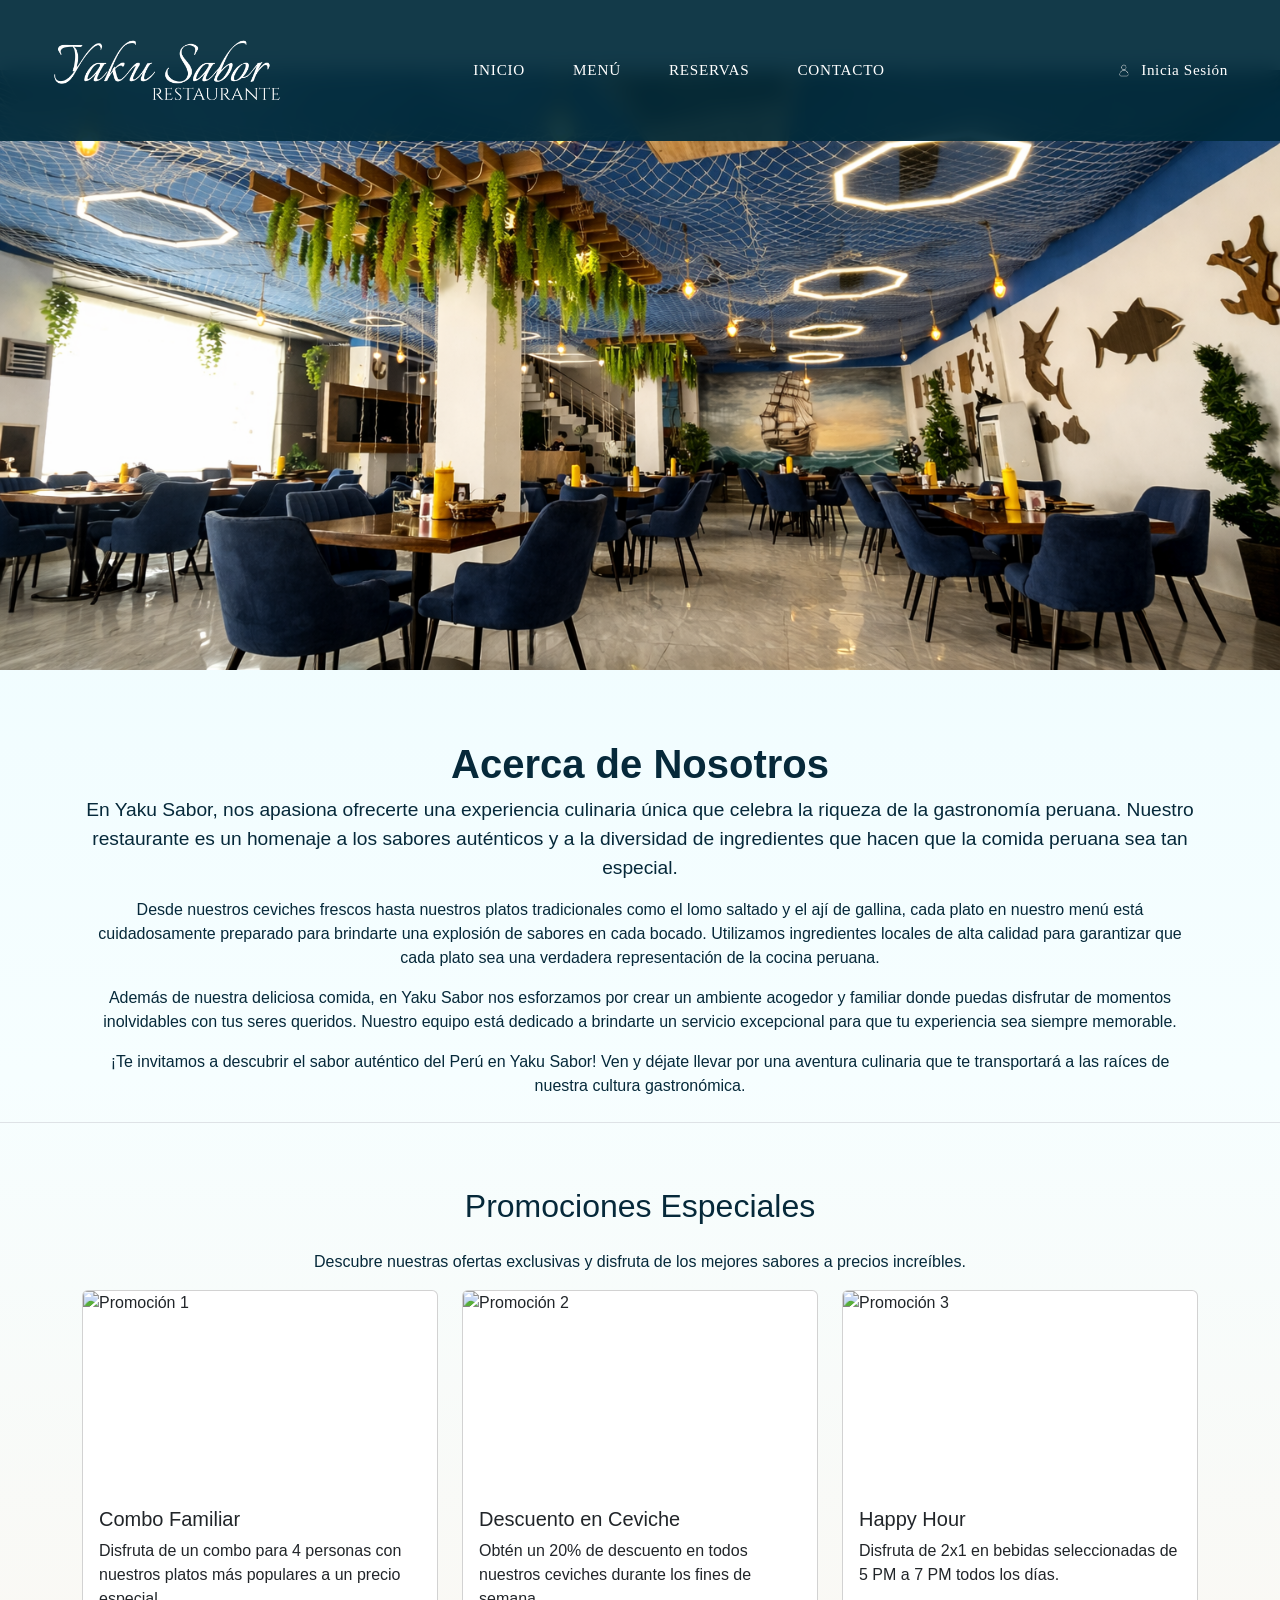
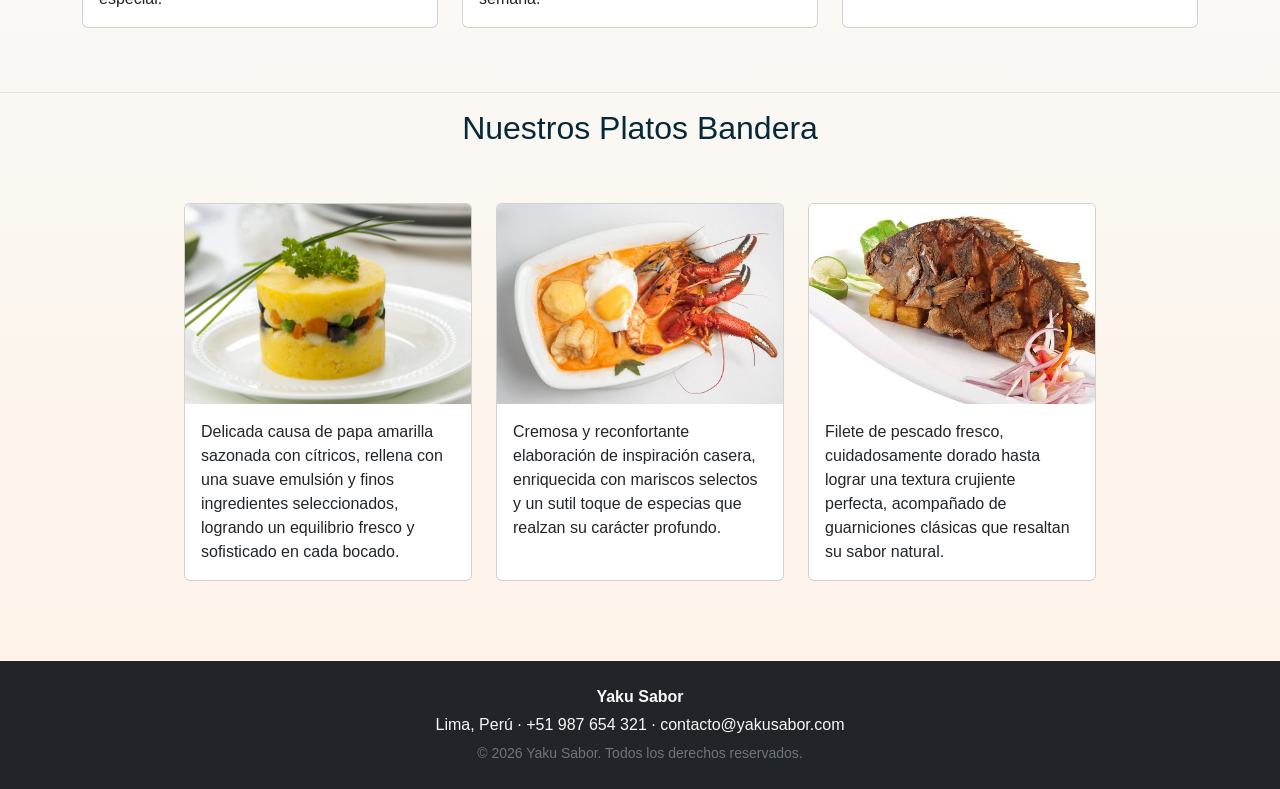
==== Frontend/Principal/HTML/index.html @ efae7c50 "Actualizacion de archivos del proyecto y documentacion README" ====
<!DOCTYPE html>
<html lang="en">

<head>
    <meta charset="UTF-8">
    <meta name="viewport" content="width=device-width, initial-scale=1.0">
    <link href="https://cdn.jsdelivr.net/npm/bootstrap@5.3.8/dist/css/bootstrap.min.css" rel="stylesheet"
        integrity="sha384-sRIl4kxILFvY47J16cr9ZwB07vP4J8+LH7qKQnuqkuIAvNWLzeN8tE5YBujZqJLB" crossorigin="anonymous">
    <link rel="stylesheet" href="../CSS/style.css">
    <title>Yaku Sabor - restaurant </title>
</head>

<body>

    <!-- Navbar -->
    <nav class="navbar navbar-expand-lg fixed-top" id="mainNavbar">
        <div class="container-fluid">
            <a class="navbar-brand" href="index.html">
                <img src="../../../img/ICON1.png" alt="logo" id="navLogo" data-logo-default="../../../img/ICON1.png"
                    data-logo-scroll="../../../img/icon2.png" />
            </a>

            <button class="navbar-toggler" type="button" data-bs-toggle="collapse" data-bs-target="#navbarNav"
                aria-controls="navbarNav" aria-expanded="false" aria-label="Toggle navigation">
                <span class="navbar-toggler-icon"></span>
            </button>

            <div class="collapse navbar-collapse" id="navbarNav">
                <ul class="navbar-nav mx-auto">
                    <li class="nav-item">
                        <a class="nav-link" aria-current="page" href="index.html">INICIO</a>
                    </li>
                    <li class="nav-item">
                        <a class="nav-link" aria-current="page" href="menu.html">MENÚ</a>
                    </li>
                    <li class="nav-item">
                        <a class="nav-link" aria-current="page" href="reservas.html">RESERVAS</a>
                    </li>
                    <li class="nav-item">
                        <a class="nav-link" aria-current="page" href="Contacto.html">CONTACTO</a>
                    </li>
                </ul>
                <div class="navbar-actions">
                    <button type="button" class="nav-link nav-register-btn" aria-label="Registro" data-bs-toggle="modal"
                        data-bs-target="#registroModal">
                        <img src="../../../img/register1.png" alt="Registrar"
                            class="nav-register-image nav-register-default"
                            data-register-default="../../../img/register1.png"
                            data-register-scroll="../../../img/register2.png" />
                        <span>Inicia Sesión</span>
                    </button>
                </div>
            </div>
        </div>
    </nav>

    <!-- ========================================== -->
    <!-- MODAL DE INICIO DE SESIÓN -->
    <!-- ========================================== -->
    <div class="modal fade" id="registroModal" tabindex="-1" aria-labelledby="registroModalLabel" aria-hidden="true">
        <div class="modal-dialog">
            <div class="modal-content">
                <div class="modal-header">
                    <h5 class="modal-title" id="registroModalLabel">Iniciar Sesión</h5>
                    <button type="button" class="btn-close" data-bs-dismiss="modal" aria-label="Cerrar"></button>
                </div>
                <div class="modal-body">
                    <form id="loginForm">
                        <div class="mb-3">
                            <label for="exampleInputEmail1" class="form-label">Correo electrónico</label>
                            <input type="email" class="form-control" id="exampleInputEmail1" required>
                        </div>
                        <div class="mb-3">
                            <label for="exampleInputPassword1" class="form-label">Contraseña</label>
                            <input type="password" class="form-control" id="exampleInputPassword1" required>
                        </div>
                        <button type="submit" class="btn btn-primary w-100">Iniciar sesión</button>
                    </form>
                </div>
                <div class="modal-footer d-flex justify-content-between">
                    <a href="#" class="text-decoration-none text-muted small">¿Olvidaste tu contraseña?</a>
                    <!-- AQUÍ CAMBIAMOS EL ENLACE PARA QUE ABRA EL MODAL DE REGISTRO -->
                    <a href="#" id="linkToRegister" class="text-decoration-none small">
                        ¿No tienes cuenta? <strong>Regístrate</strong>
                    </a>
                </div>
            </div>
        </div>
    </div>

    <!-- ========================================== -->
    <!-- NUEVO MODAL DE REGISTRO DE USUARIO -->
    <!-- ========================================== -->
    <div class="modal fade" id="crearCuentaModal" tabindex="-1" aria-labelledby="crearCuentaModalLabel"
        aria-hidden="true">
        <div class="modal-dialog">
            <div class="modal-content">
                <div class="modal-header">
                    <h5 class="modal-title" id="crearCuentaModalLabel">Crear Cuenta</h5>
                    <button type="button" class="btn-close" data-bs-dismiss="modal" aria-label="Cerrar"></button>
                </div>
                <div class="modal-body">
                    <form id="registerForm">
                        <div class="mb-3">
                            <label for="regNombre" class="form-label">Nombre completo</label>
                            <input type="text" class="form-control" id="regNombre" required>
                        </div>
                        <div class="mb-3">
                            <label for="regEmail" class="form-label">Correo electrónico</label>
                            <input type="email" class="form-control" id="regEmail" required>
                        </div>
                        <div class="mb-3">
                            <label for="regPassword" class="form-label">Contraseña</label>
                            <input type="password" class="form-control" id="regPassword" required>
                        </div>
                        <div class="mb-3">
                            <label for="regConfirmPassword" class="form-label">Confirmar Contraseña</label>
                            <input type="password" class="form-control" id="regConfirmPassword" required>
                        </div>
                        <button type="submit" class="btn btn-success w-100">Registrarse</button>
                    </form>
                </div>
                <div class="modal-footer d-flex justify-content-center">
                    <!-- ENLACE PARA VOLVER AL LOGIN -->
                    <a href="#" id="linkToLogin" class="text-decoration-none small">
                        ¿Ya tienes cuenta? <strong>Inicia sesión</strong>
                    </a>
                </div>
            </div>
        </div>
    </div>

    <!--Imagen central-->
    <div class="banner">
        <img src="../../../img/local.png" class="img-fluid" alt="...">
    </div>

    <!--Acerca de Nosotros-->
    <div class="container text-center mb-4">
        <h1 class="display-4">Acerca de Nosotros</h1>
        <p class="lead">En Yaku Sabor, nos apasiona ofrecerte una experiencia culinaria única que celebra la riqueza
            de la gastronomía peruana. Nuestro restaurante es un homenaje a los sabores auténticos y a la diversidad
            de ingredientes que hacen que la comida peruana sea tan especial.</p>
        <p>Desde nuestros ceviches frescos hasta nuestros platos tradicionales como el lomo saltado y el ají de
            gallina, cada plato en nuestro menú está cuidadosamente preparado para brindarte una explosión de
            sabores en cada bocado. Utilizamos ingredientes locales de alta calidad para garantizar que cada plato
            sea una verdadera representación de la cocina peruana.</p>
        <p>Además de nuestra deliciosa comida, en Yaku Sabor nos esforzamos por crear un ambiente acogedor y
            familiar donde puedas disfrutar de momentos inolvidables con tus seres queridos. Nuestro equipo está
            dedicado a brindarte un servicio excepcional para que tu experiencia sea siempre memorable.</p>
        <p>¡Te invitamos a descubrir el sabor auténtico del Perú en Yaku Sabor! Ven y déjate llevar por una aventura
            culinaria que te transportará a las raíces de nuestra cultura gastronómica.</p>
        <script src="https://cdn.jsdelivr.net/npm/bootstrap@5.3.8/dist/js/bootstrap.bundle.min.js"
            integrity="sha384-FKyoEForCGlyvwx9Hj09JcYn3nv7wiPVlz7YYwJrWVcXK/BmnVDxM+D2scQbITxI"
            crossorigin="anonymous"></script>
    </div>

    <div class="border-bottom my-3"></div>

    <!--Promociones-->
    <section class="py-5">
        <div class="container">
            <h2 class="text-center mb-4">Promociones Especiales</h2>
            <p class="text-center">Descubre nuestras ofertas exclusivas y disfruta de los mejores sabores a precios
                increíbles.</p>
            <div class="row g-4">
                <div class="col-md-4">
                    <div class="card h-100">
                        <img src="../../../img/promo1.png" class="card-img-top" alt="Promoción 1">
                        <div class="card-body">
                            <h5 class="card-title">Combo Familiar</h5>
                            <p class="card-text">Disfruta de un combo para 4 personas con nuestros platos más populares
                                a
                                un precio especial.</p>
                        </div>
                    </div>
                </div>
                <div class="col-md-4">
                    <div class="card h-100">
                        <img src="../../../img/Promo2.png" class="card-img-top" alt="Promoción 2">
                        <div class="card-body">
                            <h5 class="card-title">Descuento en Ceviche</h5>
                            <p class="card-text">Obtén un 20% de descuento en todos nuestros ceviches durante los fines
                                de
                                semana.</p>
                        </div>
                    </div>
                </div>
                <div class="col-md-4">
                    <div class="card h-100">
                        <img src="../../../img/Promo3.png" class="card-img-top" alt="Promoción 3">
                        <div class="card-body">
                            <h5 class="card-title">Happy Hour</h5>
                            <p class="card-text">Disfruta de 2x1 en bebidas seleccionadas de 5 PM a 7 PM todos los días.
                            </p>
                        </div>
                    </div>
                </div>
            </div>
        </div>
    </section>

    <div class="border-bottom my-3"></div>

    <!--Cards-->
    <h2 class="text-center mb-4">Nuestros Platos Bandera</h2>
    <div class="contenedor">
        <div class="card" style="width: 18rem;">
            <img src="../../../img/Causa.jpg" class="card-img-top" alt="...">
            <div class="card-body">
                <p class="card-text">Delicada causa de papa amarilla sazonada con cítricos, rellena con una suave
                    emulsión y finos ingredientes seleccionados, logrando un equilibrio fresco y sofisticado en cada
                    bocado.</p>
            </div>
        </div>
        <div class="card" style="width: 18rem;">
            <img src="../../../img/Chupe.jpg" class="card-img-top" alt="...">
            <div class="card-body">
                <p class="card-text">Cremosa y reconfortante elaboración de inspiración casera, enriquecida con mariscos
                    selectos y un sutil toque de especias que realzan su carácter profundo.</p>
            </div>
        </div>
        <div class="card" style="width: 18rem;">
            <img src="../../../img/Pescado frito.jpg" class="card-img-top" alt="...">
            <div class="card-body">
                <p class="card-text">Filete de pescado fresco, cuidadosamente dorado hasta lograr una textura crujiente
                    perfecta, acompañado de guarniciones clásicas que resaltan su sabor natural.</p>
            </div>
        </div>
    </div>

    <footer class="bg-dark text-light py-4 mt-5">
        <div class="container text-center">
            <p class="mb-1 fw-semibold">Yaku Sabor</p>
            <p class="mb-1">Lima, Perú · +51 987 654 321 · contacto@yakusabor.com</p>
            <small class="text-secondary">© 2026 Yaku Sabor. Todos los derechos reservados.</small>
        </div>
    </footer>

    <script src="https://cdn.jsdelivr.net/npm/bootstrap@5.3.8/dist/js/bootstrap.bundle.min.js"
        integrity="sha384-FKyoEForCGlyvwx9Hj09JcYn3nv7wiPVlz7YYwJrWVcXK/BmnVDxM+D2scQbITxI"
        crossorigin="anonymous"></script>

    <script src="../../Shared/JS/api-config.js"></script>
    <script src="../../Principal/JS/nav.js"></script>
    <script src="../../Principal/JS/login.js"></script>
</body>

</html>
---- Frontend/Principal/CSS/style.css ----
:root {
    --sea-900: #012a3a;
    --sea-700: #006d8f;
    --sea-500: #00a8c9;
    --sea-300: #35d7f2;
    --sea-100: #e0f9ff;
    --coral-400: #ff5f6d;
    --sun-300: #ffd166;
    --sand-100: #f6f2ec;
    --shadow-soft: 0 18px 35px rgba(1, 42, 58, 0.16);
}

* {
    box-sizing: border-box;
}

body {
    padding-top: 70px;
    font-family: 'Poppins', sans-serif;
    background: linear-gradient(180deg, #e9fbff 0%, #f6feff 45%, #fff1e6 100%);
    color: #06293a;
}

.navbar {
    background: rgba(1, 42, 58, 0.92);
    padding: 0.35rem 2.5rem;
    transition: background-color 0.25s ease, box-shadow 0.25s ease;
    backdrop-filter: blur(10px);
}

.navbar.navbar-scrolled {
    background-color: #ffffff;
    box-shadow: 0 6px 18px rgba(1, 42, 58, 0.12);
}

.navbar-brand img {
    width: 230px;
    max-width: 100%;
}

.navbar-toggler {
    border-color: rgba(255, 254, 254, 0);
}

.navbar-toggler:focus {
    box-shadow: 0 0 0 0px rgba(142, 136, 136, 0);
}

.navbar-toggler-icon {
    filter: invert(1);
}

.navbar-nav {
    gap: 2rem;
}

.navbar-nav .nav-link {
    color: #ffffff;
    font-family: 'Times New Roman', Times, serif;
    text-decoration: none;
    font-size: 0.95rem;
    letter-spacing: 0.05em;
    padding: 0.35rem 0;
    transition: color 0.25s ease;
}

.navbar-nav .nav-link:hover,
.navbar-nav .nav-link:focus,
.navbar-actions .nav-register-btn:hover,
.navbar-nav .nav-link.active {
    color: var(--sea-300);
}

.navbar.navbar-scrolled .navbar-nav .nav-link {
    color: #082a3c;
}

.navbar.navbar-scrolled .navbar-nav .nav-link:hover,
.navbar.navbar-scrolled .navbar-nav .nav-link:focus,
.navbar.navbar-scrolled .navbar-actions .nav-register-btn:hover,
.navbar.navbar-scrolled .navbar-nav .nav-link.active {
    color: var(--sea-700);
}

.navbar-actions {
    min-width: 168px;
    display: flex;
    justify-content: flex-end;
}

.nav-register-btn {
    border: 0;
    background: transparent;
    color: #ffffff;
    display: inline-flex;
    align-items: center;
    gap: 0.5rem;
    white-space: nowrap;
    font-family: 'Times New Roman', Times, serif;
    font-size: 0.95rem;
    letter-spacing: 0.04em;
    padding: 0.35rem 0;
    font-weight: 100;
}

.nav-register-image {
    width: 1.15rem;
    height: 1.15rem;
    flex: 0 0 auto;
}

.navbar.navbar-scrolled .nav-register-btn {
    color: #082a3c;
}

.banner {
    width: 100%;
    height: min(600px, 80vh);
    overflow: hidden;
}

.banner img {
    width: 100%;
    height: 100%;
    object-fit: cover;
    object-position: bottom;
}

.contenedor {
    display: flex;
    gap: 1.5rem;
    flex-wrap: wrap;
    justify-content: center;
    padding: 2rem 0;
}

.card img {
    width: 100%;
    height: 200px;
    object-fit: cover;
    object-position: center;
}

.card:hover {
    transform: translateY(-5px);
    box-shadow: 0 6px 16px rgba(0,0,0,0.15);
    transition: transform 0.3s ease, box-shadow 0.3s ease;
}

.Fondo {
    display: flex;
    flex-direction: column;
    background-image: linear-gradient(rgba(1, 42, 58, 0.92), rgba(0, 109, 143, 0.75)), url('../../img/ceviche-desktop.jpg');
    background-size: cover;
    background-position: center;
    background-attachment: fixed;
    min-height: 100vh;
    color: #f1fdff;
}

.text-on-dark {
    color: #f1fdff;
}

.text-on-dark p {
    color: rgba(241, 253, 255, 0.82);
}

.display-4 {
    font-size: 2.5rem;
    font-weight: bold;
    padding-top: 70px;
}

.lead {
    font-size: 1.2rem;
}

.titulo-carta {
    font-family: 'Playfair Display', serif;
    font-weight: 600;
    font-size: 3.4rem;
    color: #eaf9ff;
    letter-spacing: 4px;
    text-transform: uppercase;
}

.section-subtitle {
    color: rgba(234, 249, 255, 0.8);
    max-width: 640px;
    margin: 0 auto;
}

.categoria-btn {
    border: none;
    background: transparent;
    width: 100%;
}

.categoria-btn:focus-visible {
    outline: 3px solid rgba(53, 215, 242, 0.6);
    border-radius: 50%;
}

.categoria-circulo {
    width: 140px;
    height: 140px;
    background: rgba(0, 168, 201, 0.9);
    border-radius: 50%;
    margin: 0 auto;
    display: flex;
    justify-content: center;
    align-items: center;
    padding: 15px;
    transition: all 0.3s ease;
    cursor: pointer;
    box-shadow: 0 4px 15px rgba(0,0,0,0.3);
}

.categoria-circulo span {
    color: white;
    font-size: 0.7rem;
    font-weight: 600;
    text-align: center;
    line-height: 1.2;
}

.categoria-btn:hover .categoria-circulo,
.categoria-btn:focus .categoria-circulo {
    transform: translateY(-5px);
    background-color: var(--sea-700);
}

.menu-cart {
    background: rgba(255, 255, 255, 0.94);
    border-radius: 18px;
    padding: 1.75rem;
    box-shadow: var(--shadow-soft);
    color: #06293a;
}

.menu-cart .text-muted {
    color: #4e6c7c !important;
}

.cart-total-label {
    font-size: 0.85rem;
    text-transform: uppercase;
    letter-spacing: 0.12em;
    color: #6b8b98;
}

.cart-total {
    color: var(--sea-700);
    margin-bottom: 0;
}

.menu-modal {
    border-radius: 22px;
    border: none;
    box-shadow: var(--shadow-soft);
}

.menu-modal .modal-header {
    border-bottom: 1px solid rgba(6, 41, 58, 0.1);
}

.menu-modal .modal-footer {
    border-top: 1px solid rgba(6, 41, 58, 0.1);
}

.mesas-grid {
    display: grid;
    grid-template-columns: repeat(auto-fit, minmax(110px, 1fr));
    gap: 0.9rem;
}

.mesa-btn {
    border: none;
    border-radius: 12px;
    color: #fff;
    font-weight: 600;
    padding: 0.9rem 0.6rem;
    transition: transform 0.2s ease, opacity 0.2s ease;
}

.mesa-btn.mesa-libre {
    background: #198754;
}

.mesa-btn.mesa-ocupada {
    background: #dc3545;
    cursor: not-allowed;
    opacity: 0.8;
}

.mesa-btn.mesa-seleccionada {
    background: #ffc107;
    color: #2c2c2c;
    transform: translateY(-2px);
}

.mesa-btn:not(.mesa-ocupada):hover {
    transform: translateY(-2px);
}

.menu-item {
    display: flex;
    align-items: center;
    justify-content: space-between;
    gap: 1rem;
    padding: 1rem;
    border-radius: 14px;
    border: 1px solid rgba(6, 41, 58, 0.08);
    background: #ffffff;
    margin-bottom: 0.8rem;
}

.menu-item h6 {
    margin-bottom: 0.25rem;
    font-weight: 600;
    color: var(--sea-900);
}

.menu-item p {
    margin-bottom: 0;
    color: #4e6c7c;
    font-size: 0.9rem;
}

.menu-price {
    font-weight: 600;
    color: var(--sea-700);
}

.btn-primary {
    background: var(--coral-400);
    border-color: var(--coral-400);
    font-weight: 600;
}

.btn-primary:hover {
    background: #ff3b4b;
    border-color: #ff3b4b;
}

.form-control,
.form-select {
    border-radius: 12px;
}

.footer-line {
    height: 1px;
    background: rgba(6, 41, 58, 0.12);
    margin: 1.5rem 0;
}

@media (max-width: 991.98px) {
    body {
        padding-top: 86px;
    }

    .navbar {
        padding: 0.75rem 1rem;
    }

    .navbar-collapse {
        padding-top: 0.8rem;
    }

    .navbar-nav {
        gap: 0.7rem;
    }

    .navbar-actions {
        margin-top: 0.8rem;
        justify-content: flex-start;
    }

    .nav-register-btn {
        padding-left: 0;
    }
}
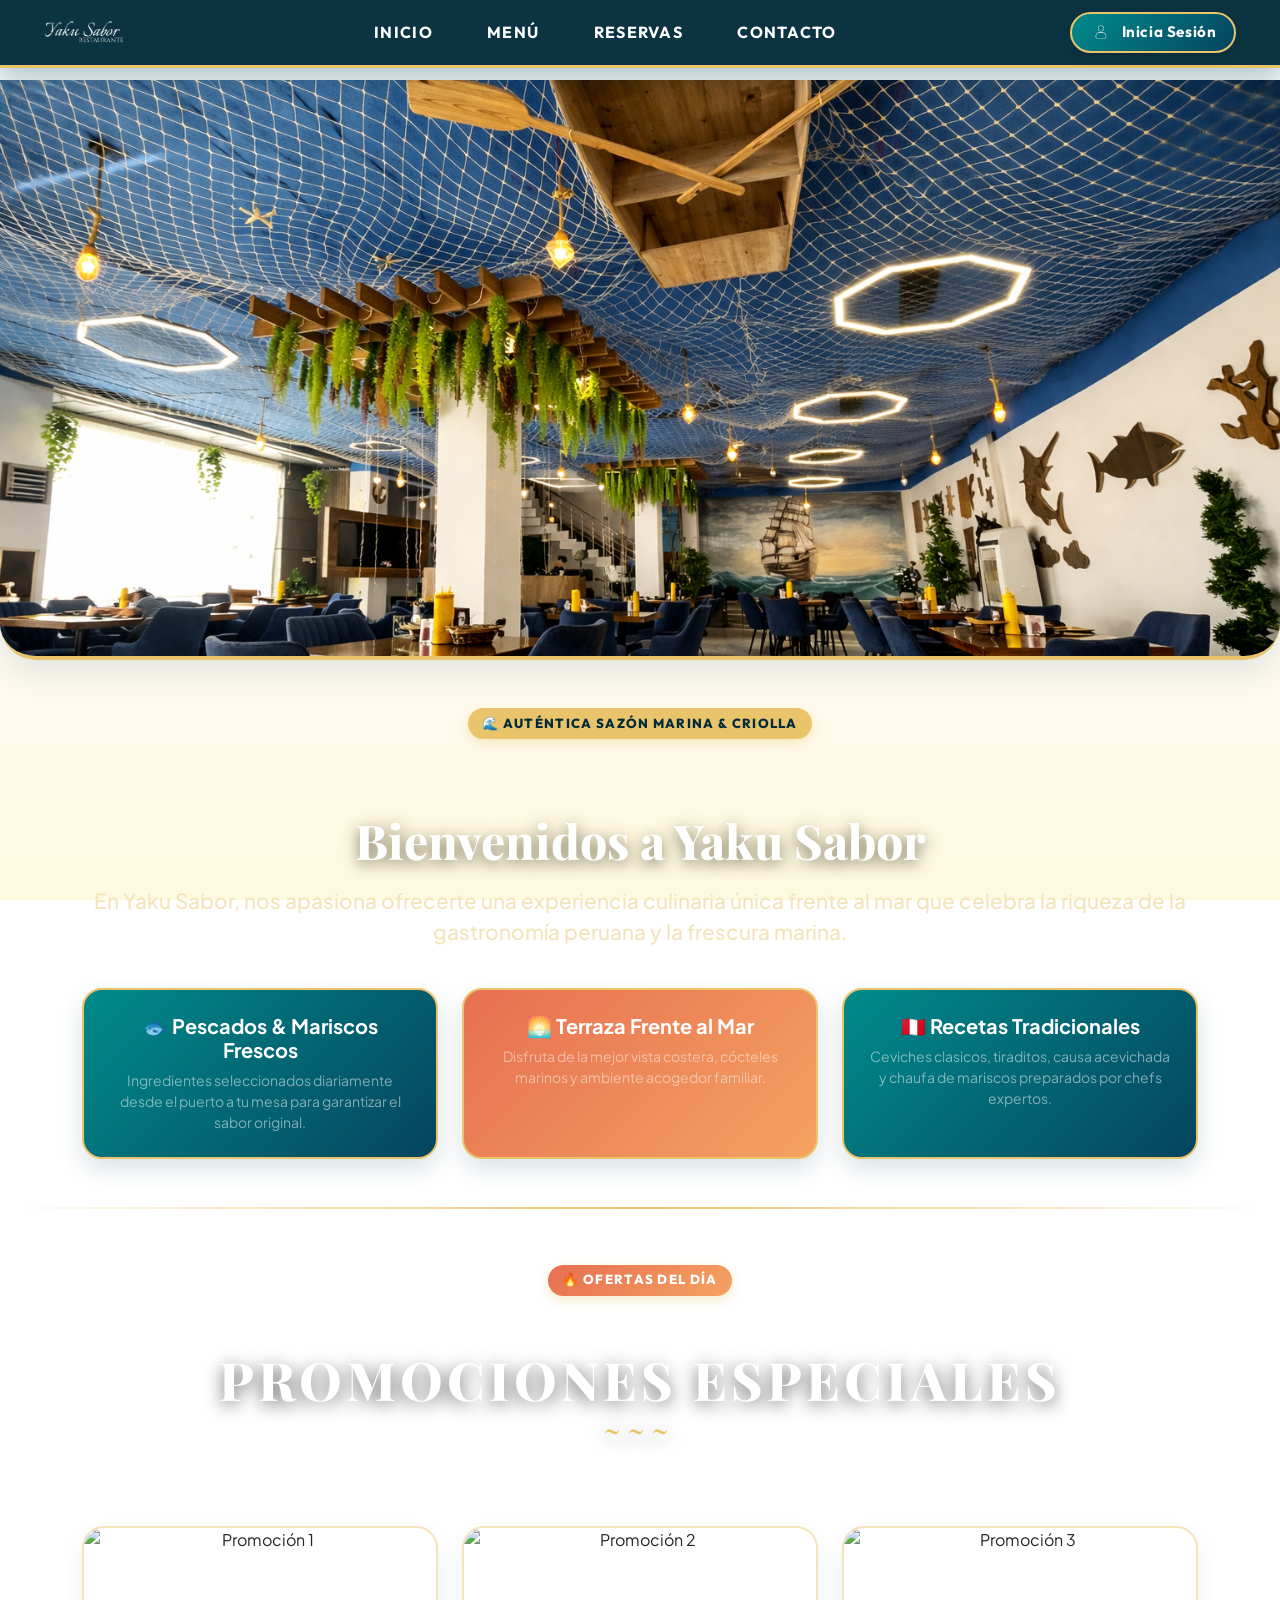
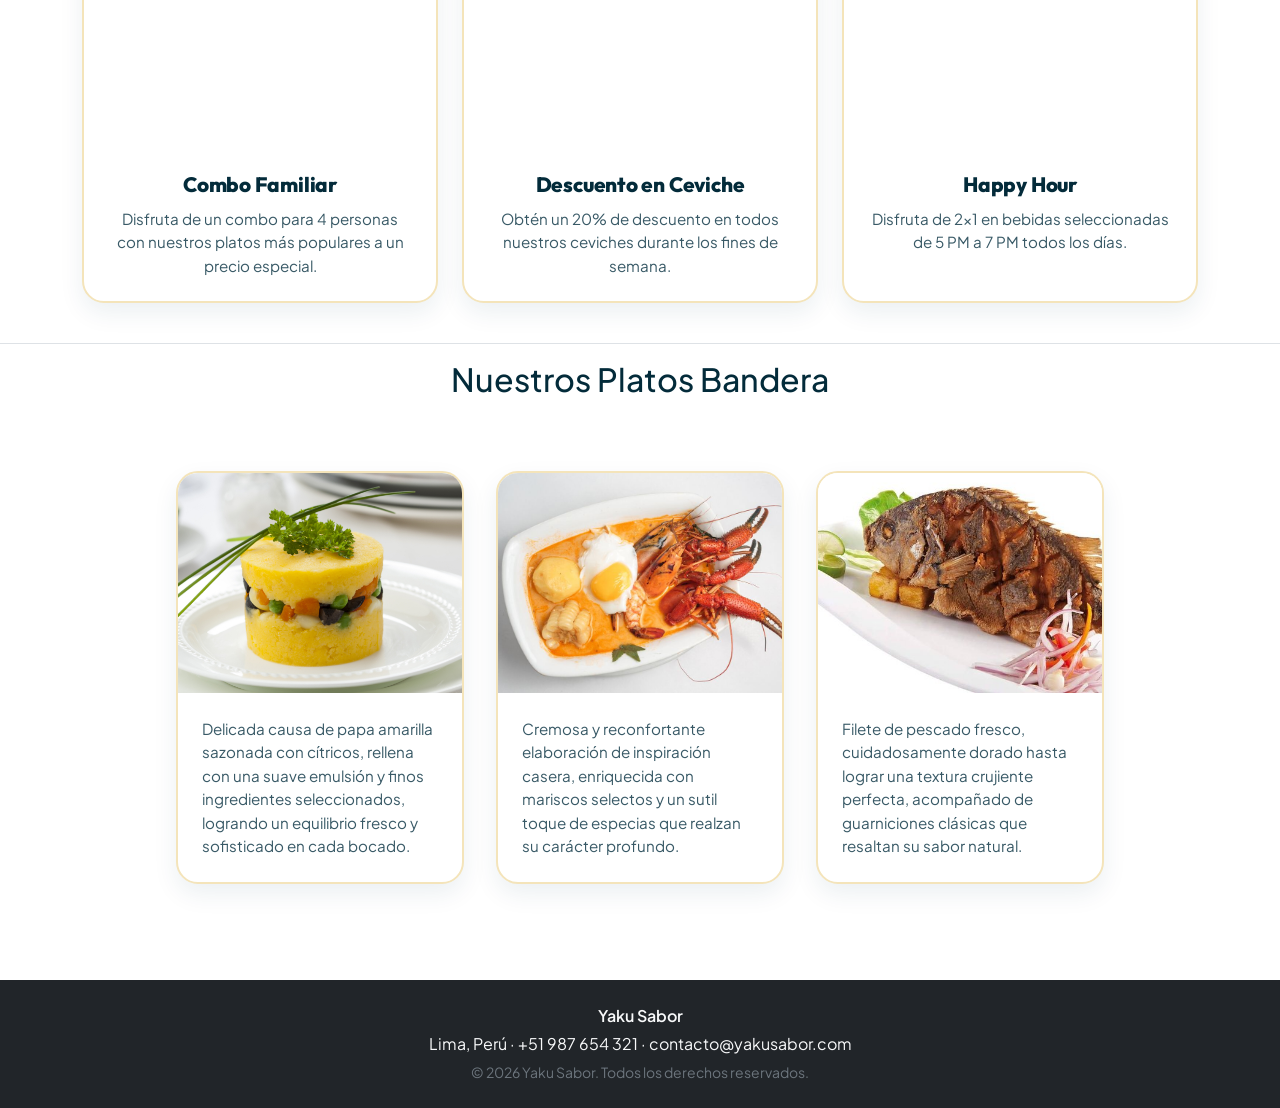
==== commit bfb64e54: "Transformacion visual completa: fondos temáticos unicos por pagina, insignias de playa y tarjetas ma" ====
--- a/Frontend/Principal/HTML/index.html
+++ b/Frontend/Principal/HTML/index.html
@@ -136,33 +136,40 @@
     </div>
 
     <!--Acerca de Nosotros-->
-    <div class="container text-center mb-4">
-        <h1 class="display-4">Acerca de Nosotros</h1>
-        <p class="lead">En Yaku Sabor, nos apasiona ofrecerte una experiencia culinaria única que celebra la riqueza
-            de la gastronomía peruana. Nuestro restaurante es un homenaje a los sabores auténticos y a la diversidad
-            de ingredientes que hacen que la comida peruana sea tan especial.</p>
-        <p>Desde nuestros ceviches frescos hasta nuestros platos tradicionales como el lomo saltado y el ají de
-            gallina, cada plato en nuestro menú está cuidadosamente preparado para brindarte una explosión de
-            sabores en cada bocado. Utilizamos ingredientes locales de alta calidad para garantizar que cada plato
-            sea una verdadera representación de la cocina peruana.</p>
-        <p>Además de nuestra deliciosa comida, en Yaku Sabor nos esforzamos por crear un ambiente acogedor y
-            familiar donde puedas disfrutar de momentos inolvidables con tus seres queridos. Nuestro equipo está
-            dedicado a brindarte un servicio excepcional para que tu experiencia sea siempre memorable.</p>
-        <p>¡Te invitamos a descubrir el sabor auténtico del Perú en Yaku Sabor! Ven y déjate llevar por una aventura
-            culinaria que te transportará a las raíces de nuestra cultura gastronómica.</p>
-        <script src="https://cdn.jsdelivr.net/npm/bootstrap@5.3.8/dist/js/bootstrap.bundle.min.js"
-            integrity="sha384-FKyoEForCGlyvwx9Hj09JcYn3nv7wiPVlz7YYwJrWVcXK/BmnVDxM+D2scQbITxI"
-            crossorigin="anonymous"></script>
-    </div>
-
-    <div class="border-bottom my-3"></div>
+    <div class="container text-center my-5">
+        <span class="beach-badge">🌊 Auténtica Sazón Marina & Criolla</span>
+        <h1 class="display-4 text-dark mb-3">Bienvenidos a Yaku Sabor</h1>
+        <p class="lead max-w-700 mx-auto text-muted">En Yaku Sabor, nos apasiona ofrecerte una experiencia culinaria única frente al mar que celebra la riqueza de la gastronomía peruana y la frescura marina.</p>
+        <div class="row justify-content-center g-4 my-3 text-start">
+            <div class="col-md-4">
+                <div class="info-box-marine text-center h-100">
+                    <h5 class="fw-bold text-white mb-2">🐟 Pescados & Mariscos Frescos</h5>
+                    <p class="small text-white-50 mb-0">Ingredientes seleccionados diariamente desde el puerto a tu mesa para garantizar el sabor original.</p>
+                </div>
+            </div>
+            <div class="col-md-4">
+                <div class="info-box-marine text-center h-100" style="background: linear-gradient(135deg, var(--sunset-coral), var(--sunset-orange));">
+                    <h5 class="fw-bold text-white mb-2">🌅 Terraza Frente al Mar</h5>
+                    <p class="small text-white-50 mb-0">Disfruta de la mejor vista costera, cócteles marinos y ambiente acogedor familiar.</p>
+                </div>
+            </div>
+            <div class="col-md-4">
+                <div class="info-box-marine text-center h-100">
+                    <h5 class="fw-bold text-white mb-2">🇵🇪 Recetas Tradicionales</h5>
+                    <p class="small text-white-50 mb-0">Ceviches clasicos, tiraditos, causa acevichada y chaufa de mariscos preparados por chefs expertos.</p>
+                </div>
+            </div>
+        </div>
+    </div>
+
+    <div class="footer-line my-5"></div>
 
     <!--Promociones-->
-    <section class="py-5">
-        <div class="container">
-            <h2 class="text-center mb-4">Promociones Especiales</h2>
-            <p class="text-center">Descubre nuestras ofertas exclusivas y disfruta de los mejores sabores a precios
-                increíbles.</p>
+    <section class="py-4">
+        <div class="container text-center">
+            <span class="beach-badge beach-badge-coral">🔥 Ofertas del Día</span>
+            <h2 class="titulo-carta text-dark mb-2" style="font-size: 2.6rem;">Promociones Especiales</h2>
+            <p class="section-subtitle text-muted mb-5">Descubre nuestras ofertas exclusivas y disfruta de los mejores combos marinos.</p>
             <div class="row g-4">
                 <div class="col-md-4">
                     <div class="card h-100">
--- a/Frontend/Principal/CSS/style.css
+++ b/Frontend/Principal/CSS/style.css
@@ -1,13 +1,26 @@
+@import url('https://fonts.googleapis.com/css2?family=Outfit:wght@400;500;600;700;800&family=Plus+Jakarta+Sans:wght@400;500;600;700;800&family=Playfair+Display:ital,wght@0,600;0,700;0,800;1,600&display=swap');
+
+/* ========================================== */
+/* 🏖 PALETA MAR, PLAYA Y ARENA (YAKUSABOR)  */
+/* ========================================== */
 :root {
-    --sea-900: #012a3a;
-    --sea-700: #006d8f;
-    --sea-500: #00a8c9;
-    --sea-300: #35d7f2;
-    --sea-100: #e0f9ff;
-    --coral-400: #ff5f6d;
-    --sun-300: #ffd166;
-    --sand-100: #f6f2ec;
-    --shadow-soft: 0 18px 35px rgba(1, 42, 58, 0.16);
+    --sea-deep: #032b3a;       /* Pacífico profundo */
+    --sea-navy: #05445e;       /* Azul marino intenso */
+    --sea-turquoise: #008b8b;  /* Turquesa marino */
+    --sea-aqua: #189ab4;       /* Agua marina fresca */
+    --sea-mint: #75e6da;       /* Brisa de mar */
+    --sea-breeze: #eaf8fb;     /* Espuma de ola */
+
+    --sand-golden: #e9c46a;    /* Arena solada de playa */
+    --sand-warm: #f4e4ba;      /* Arena tibia */
+    --sand-cream: #fefae0;     /* Concha de mar cremosa */
+    
+    --sunset-coral: #e76f51;   /* Atardecer en la playa */
+    --sunset-orange: #f4a261;  /* Sol tropical */
+
+    --shadow-coastal: 0 12px 35px rgba(5, 68, 94, 0.12);
+    --shadow-beach: 0 20px 45px rgba(233, 196, 106, 0.25);
+    --shadow-sun: 0 8px 25px rgba(231, 111, 81, 0.35);
 }
 
 * {
@@ -15,293 +28,398 @@
 }
 
 body {
-    padding-top: 70px;
-    font-family: 'Poppins', sans-serif;
-    background: linear-gradient(180deg, #e9fbff 0%, #f6feff 45%, #fff1e6 100%);
-    color: #06293a;
-}
-
+    padding-top: 80px !important;
+    font-family: 'Plus Jakarta Sans', sans-serif;
+    /* Fondo brisa de mar y arena tibia */
+    background: linear-gradient(180deg, #eef9fb 0%, #f6fcfb 35%, #fffaf2 70%, #fefae0 100%) !important;
+    background-attachment: fixed !important;
+    color: #032b3a !important;
+    overflow-x: hidden;
+}
+
+/* ========================================== */
+/* 🌊 NAVBAR COSTA Y PLAYA */
+/* ========================================== */
 .navbar {
-    background: rgba(1, 42, 58, 0.92);
-    padding: 0.35rem 2.5rem;
-    transition: background-color 0.25s ease, box-shadow 0.25s ease;
-    backdrop-filter: blur(10px);
+    position: fixed !important;
+    top: 0 !important;
+    left: 0 !important;
+    right: 0 !important;
+    z-index: 1030 !important;
+    background: rgba(3, 43, 58, 0.96) !important;
+    padding: 0.4rem 2rem !important;
+    min-height: 65px !important;
+    backdrop-filter: blur(14px) !important;
+    -webkit-backdrop-filter: blur(14px) !important;
+    border-bottom: 3px solid var(--sand-golden) !important;
+    box-shadow: 0 8px 25px rgba(3, 43, 58, 0.25) !important;
+    transition: background-color 0.3s ease, box-shadow 0.3s ease !important;
 }
 
 .navbar.navbar-scrolled {
-    background-color: #ffffff;
-    box-shadow: 0 6px 18px rgba(1, 42, 58, 0.12);
-}
-
+    background: rgba(255, 255, 255, 0.96) !important;
+    border-bottom: 3px solid var(--sea-turquoise) !important;
+    box-shadow: 0 10px 30px rgba(5, 68, 94, 0.15) !important;
+}
+
+#navLogo,
 .navbar-brand img {
-    width: 230px;
-    max-width: 100%;
+    height: 42px !important;
+    max-height: 42px !important;
+    width: auto !important;
+    max-width: 180px !important;
+    object-fit: contain !important;
+    display: inline-block !important;
+    transition: transform 0.3s ease !important;
+}
+
+.navbar-brand:hover img {
+    transform: scale(1.04) !important;
 }
 
 .navbar-toggler {
-    border-color: rgba(255, 254, 254, 0);
-}
-
-.navbar-toggler:focus {
-    box-shadow: 0 0 0 0px rgba(142, 136, 136, 0);
+    border: 2px solid var(--sand-golden) !important;
+    border-radius: 12px !important;
 }
 
 .navbar-toggler-icon {
-    filter: invert(1);
+    filter: invert(1) !important;
+}
+
+.navbar.navbar-scrolled .navbar-toggler-icon {
+    filter: none !important;
 }
 
 .navbar-nav {
-    gap: 2rem;
+    gap: 1.8rem !important;
 }
 
 .navbar-nav .nav-link {
-    color: #ffffff;
-    font-family: 'Times New Roman', Times, serif;
-    text-decoration: none;
-    font-size: 0.95rem;
-    letter-spacing: 0.05em;
-    padding: 0.35rem 0;
-    transition: color 0.25s ease;
+    color: #ffffff !important;
+    font-family: 'Outfit', sans-serif !important;
+    font-weight: 700 !important;
+    text-decoration: none !important;
+    font-size: 1rem !important;
+    letter-spacing: 0.08em !important;
+    padding: 0.5rem 0.8rem !important;
+    transition: all 0.3s ease !important;
+    position: relative;
+}
+
+.navbar-nav .nav-link::after {
+    content: '';
+    position: absolute;
+    bottom: -3px;
+    left: 50%;
+    width: 0%;
+    height: 3px;
+    background: var(--sand-golden);
+    border-radius: 3px;
+    transition: all 0.3s ease;
+    transform: translateX(-50%);
+}
+
+.navbar-nav .nav-link:hover::after,
+.navbar-nav .nav-link.active::after {
+    width: 80%;
 }
 
 .navbar-nav .nav-link:hover,
-.navbar-nav .nav-link:focus,
-.navbar-actions .nav-register-btn:hover,
 .navbar-nav .nav-link.active {
-    color: var(--sea-300);
+    color: var(--sand-golden) !important;
 }
 
 .navbar.navbar-scrolled .navbar-nav .nav-link {
-    color: #082a3c;
+    color: var(--sea-deep) !important;
 }
 
 .navbar.navbar-scrolled .navbar-nav .nav-link:hover,
-.navbar.navbar-scrolled .navbar-nav .nav-link:focus,
-.navbar.navbar-scrolled .navbar-actions .nav-register-btn:hover,
 .navbar.navbar-scrolled .navbar-nav .nav-link.active {
-    color: var(--sea-700);
-}
-
-.navbar-actions {
-    min-width: 168px;
-    display: flex;
-    justify-content: flex-end;
+    color: var(--sea-turquoise) !important;
 }
 
 .nav-register-btn {
-    border: 0;
-    background: transparent;
-    color: #ffffff;
-    display: inline-flex;
-    align-items: center;
-    gap: 0.5rem;
-    white-space: nowrap;
-    font-family: 'Times New Roman', Times, serif;
-    font-size: 0.95rem;
-    letter-spacing: 0.04em;
-    padding: 0.35rem 0;
-    font-weight: 100;
+    border: 2px solid var(--sand-golden) !important;
+    background: linear-gradient(135deg, var(--sea-turquoise), var(--sea-navy)) !important;
+    color: #ffffff !important;
+    display: inline-flex !important;
+    align-items: center !important;
+    gap: 0.6rem !important;
+    white-space: nowrap !important;
+    font-family: 'Outfit', sans-serif !important;
+    font-size: 0.95rem !important;
+    font-weight: 700 !important;
+    letter-spacing: 0.04em !important;
+    padding: 0.45rem 1.1rem !important;
+    border-radius: 50px !important;
+    transition: all 0.35s ease !important;
+    box-shadow: 0 4px 15px rgba(0, 0, 0, 0.15) !important;
 }
 
 .nav-register-image {
-    width: 1.15rem;
-    height: 1.15rem;
-    flex: 0 0 auto;
+    width: 22px !important;
+    height: 22px !important;
+    max-width: 22px !important;
+    max-height: 22px !important;
+    object-fit: contain !important;
+    flex: 0 0 auto !important;
+    transition: transform 0.3s ease !important;
+}
+
+.nav-register-btn:hover {
+    transform: translateY(-2px) scale(1.03) !important;
+    background: linear-gradient(135deg, var(--sunset-coral), var(--sunset-orange)) !important;
+    border-color: #ffffff !important;
+    color: #ffffff !important;
+    box-shadow: var(--shadow-sun) !important;
+}
+
+.nav-register-btn:hover .nav-register-image {
+    transform: rotate(12deg) scale(1.1) !important;
 }
 
 .navbar.navbar-scrolled .nav-register-btn {
-    color: #082a3c;
-}
-
+    color: #ffffff !important;
+    background: linear-gradient(135deg, var(--sea-navy), var(--sea-turquoise)) !important;
+}
+
+/* ========================================== */
+/* 🏖 BANNER PRINCIPAL CON BRISA MARINA */
+/* ========================================== */
 .banner {
     width: 100%;
-    height: min(600px, 80vh);
+    height: min(580px, 78vh);
     overflow: hidden;
+    position: relative;
+    border-bottom-left-radius: 36px;
+    border-bottom-right-radius: 36px;
+    box-shadow: var(--shadow-coastal);
+    border-bottom: 4px solid var(--sand-golden);
 }
 
 .banner img {
     width: 100%;
     height: 100%;
-    object-fit: cover;
-    object-position: bottom;
-}
-
+    object-fit: cover !important;
+    object-position: center !important;
+    transition: transform 1s ease !important;
+}
+
+.banner:hover img {
+    transform: scale(1.03) !important;
+}
+
+/* ========================================== */
+/* 🏖 TARJETAS DE COMIDA Y PLATILLOS MARINOS */
+/* ========================================== */
 .contenedor {
     display: flex;
-    gap: 1.5rem;
+    gap: 2rem;
     flex-wrap: wrap;
     justify-content: center;
-    padding: 2rem 0;
+    padding: 3rem 0;
+}
+
+.card {
+    background: #ffffff !important;
+    border: 2px solid var(--sand-warm) !important;
+    border-radius: 22px !important;
+    overflow: hidden;
+    transition: all 0.4s cubic-bezier(0.165, 0.84, 0.44, 1) !important;
+    box-shadow: 0 10px 25px rgba(5, 68, 94, 0.08) !important;
 }
 
 .card img {
     width: 100%;
-    height: 200px;
-    object-fit: cover;
-    object-position: center;
+    height: 220px !important;
+    object-fit: cover !important;
+    object-position: center !important;
+    transition: transform 0.5s ease !important;
 }
 
 .card:hover {
-    transform: translateY(-5px);
-    box-shadow: 0 6px 16px rgba(0,0,0,0.15);
-    transition: transform 0.3s ease, box-shadow 0.3s ease;
-}
-
+    transform: translateY(-8px) !important;
+    box-shadow: 0 20px 40px rgba(0, 139, 139, 0.2), 0 0 0 2px var(--sand-golden) !important;
+    border-color: var(--sand-golden) !important;
+}
+
+.card:hover img {
+    transform: scale(1.07) !important;
+}
+
+.card-body {
+    padding: 1.5rem !important;
+}
+
+/* TÍTULOS LEGIBLES Y CON CONTRASTE CLARO */
+.card-title {
+    font-family: 'Outfit', sans-serif !important;
+    font-weight: 800 !important;
+    color: var(--sea-deep) !important;
+    margin-bottom: 0.6rem !important;
+    font-size: 1.3rem !important;
+    letter-spacing: -0.01em;
+}
+
+.card-text {
+    color: #385966 !important;
+    font-size: 0.95rem !important;
+    line-height: 1.55 !important;
+}
+
+/* ========================================== */
+/* 🌊 SECCIÓN CEVICHERÍA / VISTA AL MAR */
+/* ========================================== */
 .Fondo {
     display: flex;
     flex-direction: column;
-    background-image: linear-gradient(rgba(1, 42, 58, 0.92), rgba(0, 109, 143, 0.75)), url('../../img/ceviche-desktop.jpg');
-    background-size: cover;
-    background-position: center;
-    background-attachment: fixed;
+    background-image: linear-gradient(135deg, rgba(3, 43, 58, 0.93) 0%, rgba(5, 68, 94, 0.88) 100%), url('../../img/ceviche-desktop.jpg') !important;
+    background-size: cover !important;
+    background-position: center !important;
+    background-attachment: fixed !important;
     min-height: 100vh;
-    color: #f1fdff;
+    color: #ffffff !important;
+    position: relative;
+    padding-bottom: 3.5rem;
+    border-top: 4px solid var(--sand-golden);
+    border-bottom: 4px solid var(--sand-golden);
 }
 
 .text-on-dark {
-    color: #f1fdff;
+    color: #ffffff !important;
 }
 
 .text-on-dark p {
-    color: rgba(241, 253, 255, 0.82);
-}
-
+    color: rgba(255, 255, 255, 0.92) !important;
+    font-size: 1.1rem !important;
+}
+
+/* TÍTULOS EN SECCIÓN OSCURA CON ALTO CONTRASTE */
 .display-4 {
-    font-size: 2.5rem;
-    font-weight: bold;
-    padding-top: 70px;
+    font-family: 'Playfair Display', serif !important;
+    font-size: 3rem !important;
+    font-weight: 800 !important;
+    padding-top: 60px !important;
+    color: #ffffff !important;
+    text-shadow: 0 4px 15px rgba(0, 0, 0, 0.5), 0 0 25px rgba(233, 196, 106, 0.3) !important;
 }
 
 .lead {
-    font-size: 1.2rem;
+    font-size: 1.3rem !important;
+    font-weight: 500 !important;
+    color: var(--sand-warm) !important;
 }
 
 .titulo-carta {
-    font-family: 'Playfair Display', serif;
-    font-weight: 600;
-    font-size: 3.4rem;
-    color: #eaf9ff;
-    letter-spacing: 4px;
-    text-transform: uppercase;
+    font-family: 'Playfair Display', serif !important;
+    font-weight: 800 !important;
+    font-size: 3.3rem !important;
+    color: #ffffff !important;
+    letter-spacing: 4px !important;
+    text-transform: uppercase !important;
+    text-shadow: 0 4px 18px rgba(0, 0, 0, 0.6) !important;
+    padding-top: 2.5rem !important;
+    position: relative;
+}
+
+.titulo-carta::after {
+    content: '~~~';
+    display: block;
+    font-size: 1.5rem;
+    color: var(--sand-golden);
+    letter-spacing: 8px;
+    margin-top: 0.2rem;
 }
 
 .section-subtitle {
-    color: rgba(234, 249, 255, 0.8);
-    max-width: 640px;
-    margin: 0 auto;
-}
-
+    color: rgba(255, 255, 255, 0.92) !important;
+    max-width: 680px;
+    margin: 0.5rem auto 0;
+    font-size: 1.1rem !important;
+}
+
+/* ========================================== */
+/* 🛟 CATEGORÍAS ESTILO BRISA Y ARENA */
+/* ========================================== */
 .categoria-btn {
     border: none;
     background: transparent;
     width: 100%;
 }
 
-.categoria-btn:focus-visible {
-    outline: 3px solid rgba(53, 215, 242, 0.6);
-    border-radius: 50%;
-}
-
 .categoria-circulo {
-    width: 140px;
-    height: 140px;
-    background: rgba(0, 168, 201, 0.9);
-    border-radius: 50%;
+    width: 145px !important;
+    height: 145px !important;
+    background: linear-gradient(145deg, var(--sea-turquoise), var(--sea-navy)) !important;
+    border: 3px solid var(--sand-golden) !important;
+    border-radius: 50% !important;
     margin: 0 auto;
     display: flex;
     justify-content: center;
     align-items: center;
-    padding: 15px;
-    transition: all 0.3s ease;
+    padding: 16px;
+    transition: all 0.4s cubic-bezier(0.175, 0.885, 0.32, 1.275) !important;
     cursor: pointer;
-    box-shadow: 0 4px 15px rgba(0,0,0,0.3);
+    box-shadow: 0 10px 25px rgba(3, 43, 58, 0.4), inset 0 2px 8px rgba(255, 255, 255, 0.3) !important;
+    animation: coastalFloat 4s ease-in-out infinite;
 }
 
 .categoria-circulo span {
-    color: white;
-    font-size: 0.7rem;
-    font-weight: 600;
+    color: #ffffff !important;
+    font-family: 'Outfit', sans-serif !important;
+    font-size: 0.88rem !important;
+    font-weight: 800 !important;
     text-align: center;
-    line-height: 1.2;
+    line-height: 1.3;
+    letter-spacing: 0.06em;
+    text-transform: uppercase;
+    text-shadow: 0 2px 4px rgba(0, 0, 0, 0.5);
 }
 
 .categoria-btn:hover .categoria-circulo,
 .categoria-btn:focus .categoria-circulo {
-    transform: translateY(-5px);
-    background-color: var(--sea-700);
-}
-
+    transform: translateY(-8px) scale(1.1) !important;
+    background: linear-gradient(145deg, var(--sunset-coral), var(--sunset-orange)) !important;
+    border-color: #ffffff !important;
+    box-shadow: var(--shadow-sun), 0 15px 30px rgba(231, 111, 81, 0.4) !important;
+    animation-play-state: paused;
+}
+
+@keyframes coastalFloat {
+    0%, 100% { transform: translateY(0px); }
+    50% { transform: translateY(-7px); }
+}
+
+/* ========================================== */
+/* 🛒 CARRITO Y MENÚ DE PLATILLOS */
+/* ========================================== */
 .menu-cart {
-    background: rgba(255, 255, 255, 0.94);
-    border-radius: 18px;
-    padding: 1.75rem;
-    box-shadow: var(--shadow-soft);
-    color: #06293a;
+    background: #ffffff !important;
+    border: 2px solid var(--sand-warm) !important;
+    border-radius: 24px !important;
+    padding: 2rem !important;
+    box-shadow: var(--shadow-coastal) !important;
+    color: var(--sea-deep) !important;
 }
 
 .menu-cart .text-muted {
-    color: #4e6c7c !important;
+    color: #527585 !important;
 }
 
 .cart-total-label {
-    font-size: 0.85rem;
+    font-family: 'Outfit', sans-serif !important;
+    font-size: 0.85rem !important;
+    font-weight: 800 !important;
     text-transform: uppercase;
-    letter-spacing: 0.12em;
-    color: #6b8b98;
+    letter-spacing: 0.14em;
+    color: var(--sea-navy) !important;
 }
 
 .cart-total {
-    color: var(--sea-700);
+    color: var(--sea-turquoise) !important;
+    font-weight: 800 !important;
+    font-size: 2.3rem !important;
     margin-bottom: 0;
-}
-
-.menu-modal {
-    border-radius: 22px;
-    border: none;
-    box-shadow: var(--shadow-soft);
-}
-
-.menu-modal .modal-header {
-    border-bottom: 1px solid rgba(6, 41, 58, 0.1);
-}
-
-.menu-modal .modal-footer {
-    border-top: 1px solid rgba(6, 41, 58, 0.1);
-}
-
-.mesas-grid {
-    display: grid;
-    grid-template-columns: repeat(auto-fit, minmax(110px, 1fr));
-    gap: 0.9rem;
-}
-
-.mesa-btn {
-    border: none;
-    border-radius: 12px;
-    color: #fff;
-    font-weight: 600;
-    padding: 0.9rem 0.6rem;
-    transition: transform 0.2s ease, opacity 0.2s ease;
-}
-
-.mesa-btn.mesa-libre {
-    background: #198754;
-}
-
-.mesa-btn.mesa-ocupada {
-    background: #dc3545;
-    cursor: not-allowed;
-    opacity: 0.8;
-}
-
-.mesa-btn.mesa-seleccionada {
-    background: #ffc107;
-    color: #2c2c2c;
-    transform: translateY(-2px);
-}
-
-.mesa-btn:not(.mesa-ocupada):hover {
-    transform: translateY(-2px);
 }
 
 .menu-item {
@@ -309,75 +427,291 @@
     align-items: center;
     justify-content: space-between;
     gap: 1rem;
-    padding: 1rem;
-    border-radius: 14px;
-    border: 1px solid rgba(6, 41, 58, 0.08);
-    background: #ffffff;
-    margin-bottom: 0.8rem;
+    padding: 1.1rem 1.3rem !important;
+    border-radius: 16px !important;
+    border: 1px solid var(--sand-warm) !important;
+    background: #ffffff !important;
+    margin-bottom: 0.9rem !important;
+    transition: all 0.3s ease !important;
+    box-shadow: 0 4px 12px rgba(5, 68, 94, 0.04) !important;
+}
+
+.menu-item:hover {
+    transform: translateY(-3px) !important;
+    border-color: var(--sand-golden) !important;
+    box-shadow: 0 8px 20px rgba(0, 139, 139, 0.15) !important;
 }
 
 .menu-item h6 {
     margin-bottom: 0.25rem;
-    font-weight: 600;
-    color: var(--sea-900);
+    font-family: 'Outfit', sans-serif !important;
+    font-weight: 800 !important;
+    color: var(--sea-deep) !important;
+    font-size: 1.1rem !important;
 }
 
 .menu-item p {
     margin-bottom: 0;
-    color: #4e6c7c;
-    font-size: 0.9rem;
+    color: #4b6e80 !important;
+    font-size: 0.92rem !important;
 }
 
 .menu-price {
-    font-weight: 600;
-    color: var(--sea-700);
-}
-
+    font-family: 'Outfit', sans-serif !important;
+    font-weight: 800 !important;
+    font-size: 1.2rem !important;
+    color: var(--sea-turquoise) !important;
+    background: rgba(0, 139, 139, 0.08) !important;
+    padding: 0.35rem 0.85rem !important;
+    border-radius: 12px !important;
+}
+
+/* ========================================== */
+/* 🪑 SELECCIÓN DE MESAS EN RESERVAS */
+/* ========================================== */
+.mesas-grid {
+    display: grid;
+    grid-template-columns: repeat(auto-fit, minmax(110px, 1fr));
+    gap: 1rem;
+}
+
+.mesa-btn {
+    border: none;
+    border-radius: 16px !important;
+    color: #fff !important;
+    font-family: 'Outfit', sans-serif !important;
+    font-weight: 800 !important;
+    padding: 1.1rem 0.6rem !important;
+    transition: all 0.3s ease !important;
+    box-shadow: 0 6px 15px rgba(0, 0, 0, 0.12) !important;
+}
+
+.mesa-btn.mesa-libre {
+    background: linear-gradient(135deg, #10b981, #059669) !important;
+}
+
+.mesa-btn.mesa-ocupada {
+    background: linear-gradient(135deg, #ef4444, #dc2626) !important;
+    cursor: not-allowed;
+    opacity: 0.75;
+}
+
+.mesa-btn.mesa-seleccionada {
+    background: linear-gradient(135deg, var(--sunset-coral), var(--sunset-orange)) !important;
+    color: #ffffff !important;
+    transform: translateY(-4px) scale(1.05) !important;
+    box-shadow: var(--shadow-sun) !important;
+}
+
+.mesa-btn:not(.mesa-ocupada):hover {
+    transform: translateY(-4px) scale(1.04) !important;
+    box-shadow: 0 10px 20px rgba(0, 0, 0, 0.18) !important;
+}
+
+/* ========================================== */
+/* 🎨 BOTÓN DE ACCIÓN CORAL SUNSET */
+/* ========================================== */
 .btn-primary {
-    background: var(--coral-400);
-    border-color: var(--coral-400);
-    font-weight: 600;
+    background: linear-gradient(135deg, var(--sunset-coral), var(--sunset-orange)) !important;
+    border: none !important;
+    font-family: 'Outfit', sans-serif !important;
+    font-weight: 800 !important;
+    letter-spacing: 0.03em;
+    padding: 0.75rem 1.7rem !important;
+    border-radius: 50px !important;
+    box-shadow: var(--shadow-sun) !important;
+    color: #ffffff !important;
+    transition: all 0.35s ease !important;
 }
 
 .btn-primary:hover {
-    background: #ff3b4b;
-    border-color: #ff3b4b;
+    transform: translateY(-3px) scale(1.02) !important;
+    background: linear-gradient(135deg, #d65a3c, #e76f51) !important;
+    box-shadow: 0 12px 28px rgba(231, 111, 81, 0.45) !important;
+    color: #ffffff !important;
+}
+
+.btn-primary:active {
+    transform: translateY(1px) scale(0.98) !important;
 }
 
 .form-control,
 .form-select {
-    border-radius: 12px;
+    border-radius: 14px !important;
+    padding: 0.75rem 1rem !important;
+    border: 2px solid var(--sand-warm) !important;
+    background: #ffffff !important;
+    font-family: 'Plus Jakarta Sans', sans-serif !important;
+    color: var(--sea-deep) !important;
+    font-weight: 500 !important;
+    transition: all 0.3s ease !important;
+}
+
+.form-control:focus,
+.form-select:focus {
+    border-color: var(--sea-turquoise) !important;
+    box-shadow: 0 0 0 4px rgba(0, 139, 139, 0.15) !important;
+    background: #ffffff !important;
+}
+
+/* ========================================== */
+/* 🔮 MODALES DE LOGIN Y REGISTRO */
+/* ========================================== */
+.modal-content {
+    background: #ffffff !important;
+    border: 3px solid var(--sand-golden) !important;
+    border-radius: 26px !important;
+    box-shadow: 0 25px 60px rgba(3, 43, 58, 0.3) !important;
+}
+
+.modal-header {
+    border-bottom: 2px solid var(--sand-warm) !important;
+    padding: 1.4rem 1.8rem !important;
+    background: var(--sea-breeze) !important;
+    border-top-left-radius: 23px;
+    border-top-right-radius: 23px;
+}
+
+.modal-header .modal-title {
+    font-family: 'Outfit', sans-serif !important;
+    font-weight: 800 !important;
+    color: var(--sea-deep) !important;
+    font-size: 1.35rem !important;
+}
+
+.modal-body {
+    padding: 1.8rem !important;
+}
+
+.modal-footer {
+    border-top: 2px solid var(--sand-warm) !important;
+    padding: 1.2rem 1.8rem !important;
 }
 
 .footer-line {
-    height: 1px;
-    background: rgba(6, 41, 58, 0.12);
-    margin: 1.5rem 0;
-}
-
+    height: 2px !important;
+    background: linear-gradient(90deg, transparent, var(--sand-golden), transparent) !important;
+    margin: 2rem 0 !important;
+}
+
+/* Responsive */
 @media (max-width: 991.98px) {
     body {
-        padding-top: 86px;
+        padding-top: 60px !important;
     }
 
     .navbar {
-        padding: 0.75rem 1rem;
+        height: 60px !important;
+        padding: 0 1rem !important;
     }
 
     .navbar-collapse {
-        padding-top: 0.8rem;
+        position: absolute !important;
+        top: 60px !important;
+        left: 1rem !important;
+        right: 1rem !important;
+        background: rgba(3, 43, 58, 0.98) !important;
+        border-radius: 18px !important;
+        padding: 1.2rem !important;
+        border: 2px solid var(--sand-golden) !important;
+        box-shadow: 0 12px 30px rgba(0, 0, 0, 0.4) !important;
+        z-index: 1050 !important;
     }
 
     .navbar-nav {
-        gap: 0.7rem;
+        gap: 0.8rem !important;
     }
 
     .navbar-actions {
-        margin-top: 0.8rem;
-        justify-content: flex-start;
+        margin-top: 1rem;
+        justify-content: center;
     }
 
-    .nav-register-btn {
-        padding-left: 0;
+    .display-4 {
+        font-size: 2.2rem !important;
     }
-}
+
+    .titulo-carta {
+        font-size: 2.5rem !important;
+    }
+}
+
+/* ========================================== */
+/* 🌊 ESTILOS ESPECÍFICOS POR PÁGINA (VIDA & ARENA) */
+/* ========================================== */
+
+/* 1. VISTA DE MENÚ (CARTA MARINA TURQUESA & SOL) */
+.Fondo-Menu {
+    min-height: 100vh;
+    background: linear-gradient(135deg, rgba(3, 43, 58, 0.94) 0%, rgba(0, 139, 139, 0.88) 100%), url('../../img/ceviche.png') !important;
+    background-size: cover !important;
+    background-position: center !important;
+    background-attachment: fixed !important;
+    color: #ffffff;
+    padding-bottom: 4rem;
+}
+
+/* 2. VISTA DE RESERVAS (ATARDECER EN LA PLAYA) */
+.Fondo-Reservas {
+    min-height: 100vh;
+    background: linear-gradient(135deg, rgba(3, 43, 58, 0.93) 0%, rgba(231, 111, 81, 0.82) 100%), url('../../img/local.png') !important;
+    background-size: cover !important;
+    background-position: center !important;
+    background-attachment: fixed !important;
+    color: #ffffff;
+    padding-bottom: 4rem;
+}
+
+/* 3. VISTA DE CONTACTO (BRISA MARINA & SOL DE PLAYA) */
+.Fondo-Contacto {
+    min-height: 100vh;
+    background: linear-gradient(180deg, #eef9fb 0%, #e0f2f7 40%, #fdf6ed 70%, #fefae0 100%) !important;
+    color: #032b3a;
+    padding-bottom: 4rem;
+}
+
+/* TARJETAS DE CONTACTO E INFORMACIÓN DE UBICACIÓN */
+.contact-card {
+    background: #ffffff !important;
+    border: 2px solid var(--sand-golden) !important;
+    border-radius: 24px !important;
+    box-shadow: var(--shadow-coastal) !important;
+    padding: 2.2rem !important;
+    transition: all 0.35s ease !important;
+}
+
+.contact-card:hover {
+    transform: translateY(-5px) !important;
+    box-shadow: var(--shadow-beach) !important;
+}
+
+.info-box-marine {
+    background: linear-gradient(135deg, var(--sea-turquoise), var(--sea-navy));
+    color: #ffffff;
+    padding: 1.5rem;
+    border-radius: 20px;
+    border: 2px solid var(--sand-golden);
+    box-shadow: 0 10px 25px rgba(5, 68, 94, 0.15);
+}
+
+/* BADGES FLOTANTES DE PLAYA */
+.beach-badge {
+    display: inline-block;
+    background: var(--sand-golden);
+    color: var(--sea-deep);
+    font-family: 'Outfit', sans-serif;
+    font-weight: 800;
+    font-size: 0.82rem;
+    text-transform: uppercase;
+    letter-spacing: 0.1em;
+    padding: 0.35rem 0.9rem;
+    border-radius: 50px;
+    box-shadow: 0 4px 12px rgba(233, 196, 106, 0.35);
+    margin-bottom: 0.8rem;
+}
+
+.beach-badge-coral {
+    background: linear-gradient(135deg, var(--sunset-coral), var(--sunset-orange));
+    color: #ffffff;
+}
+
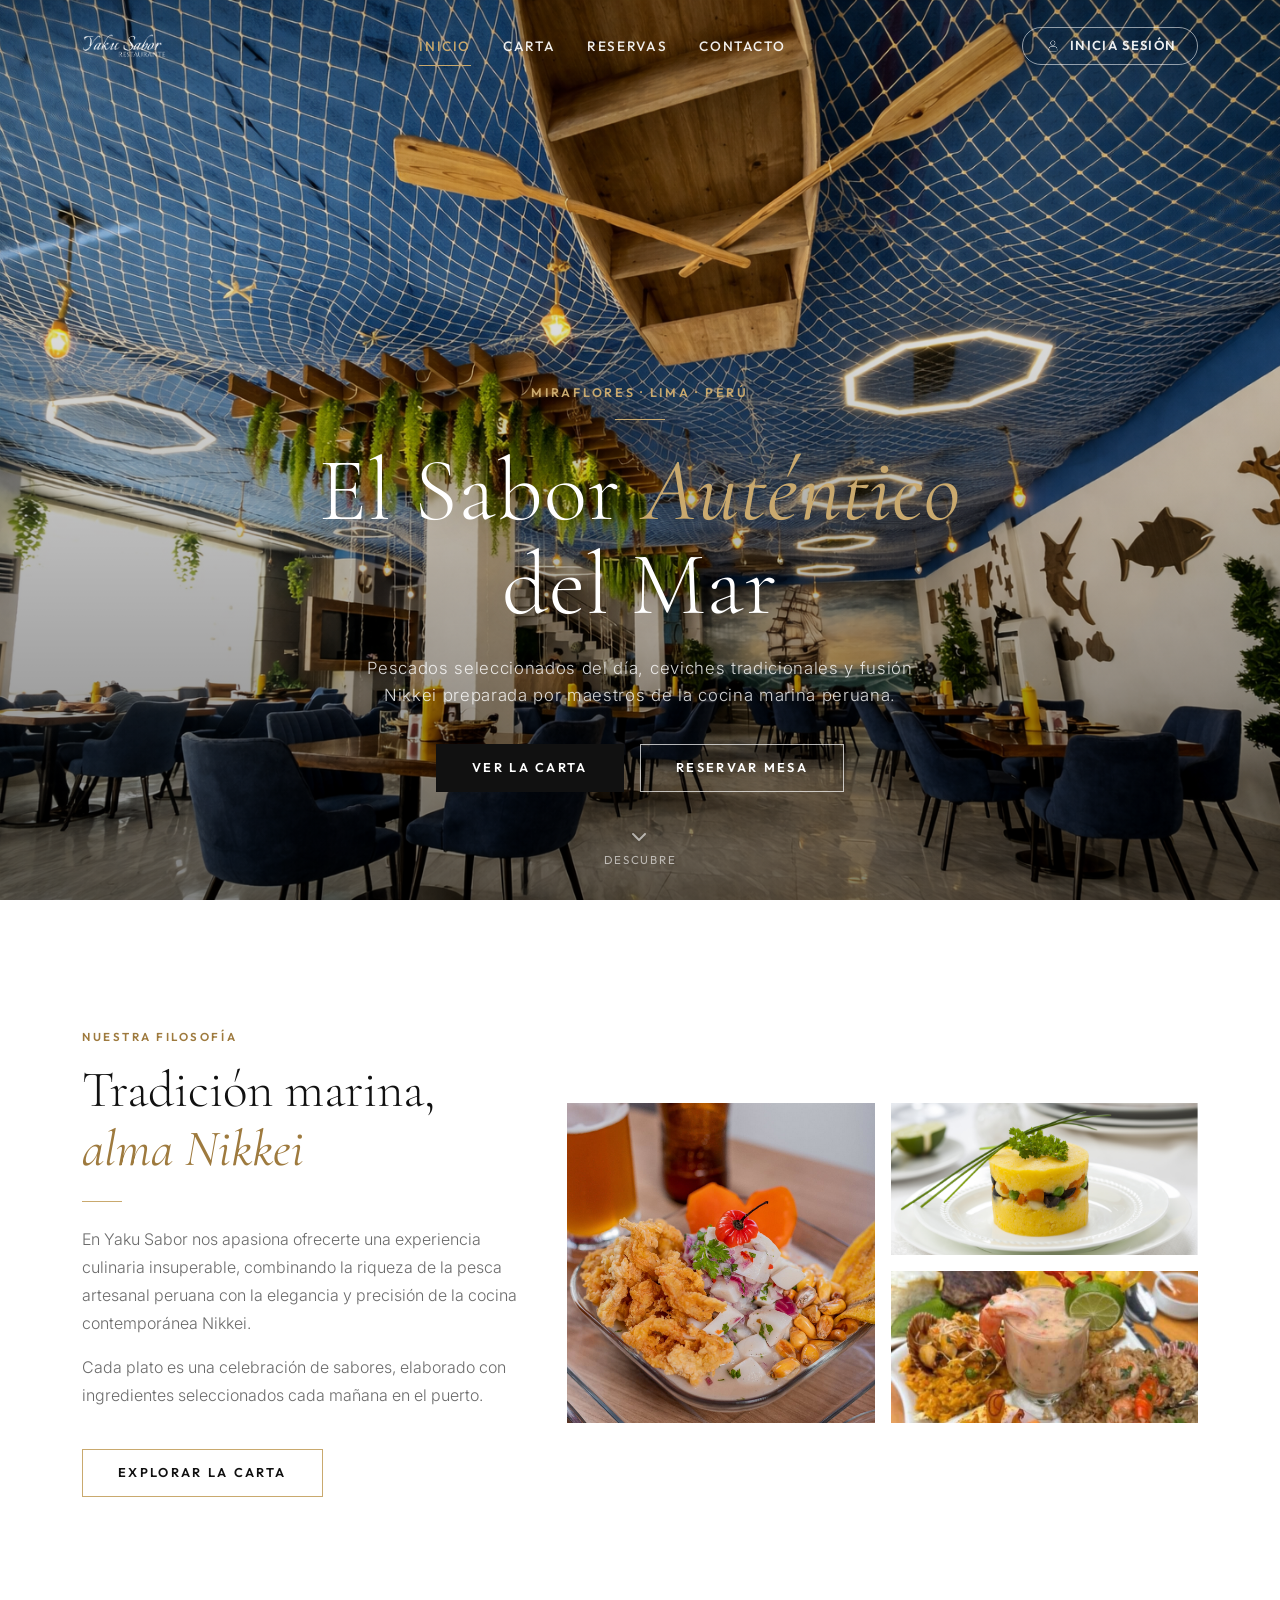
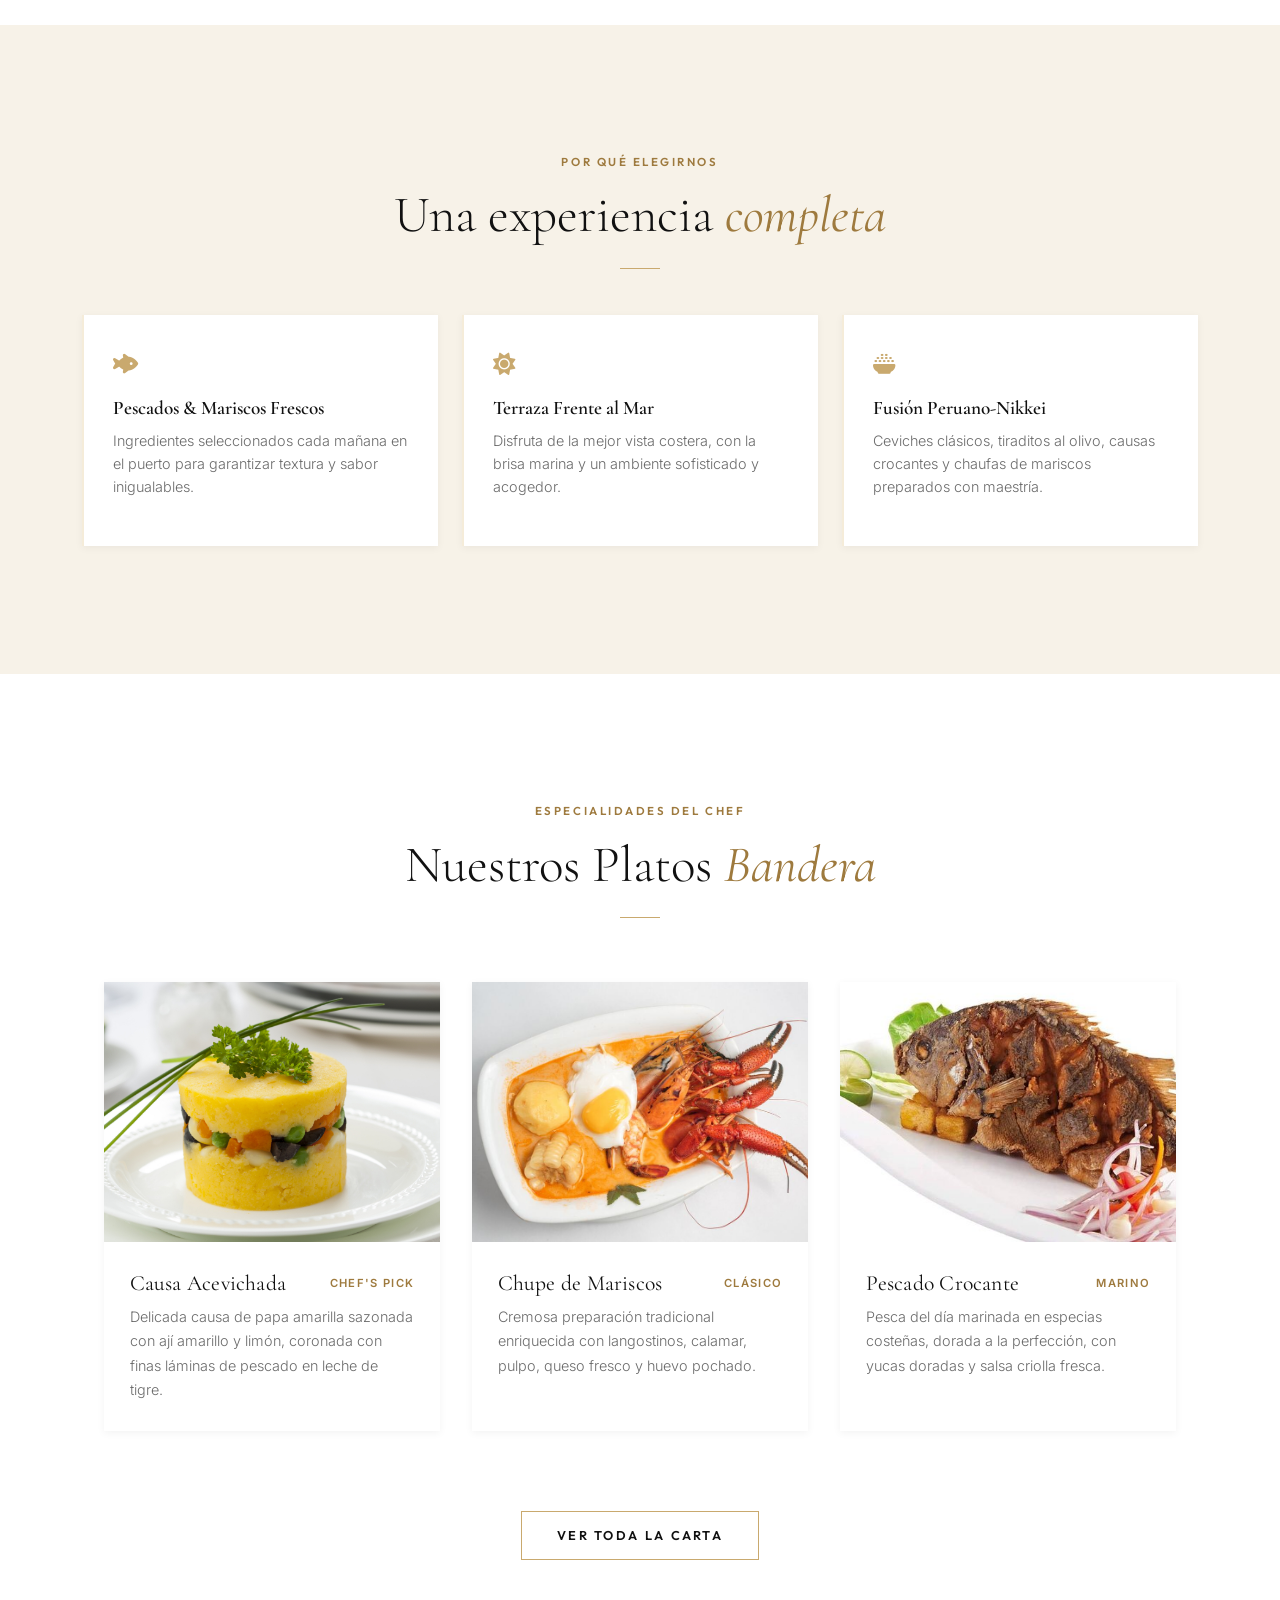
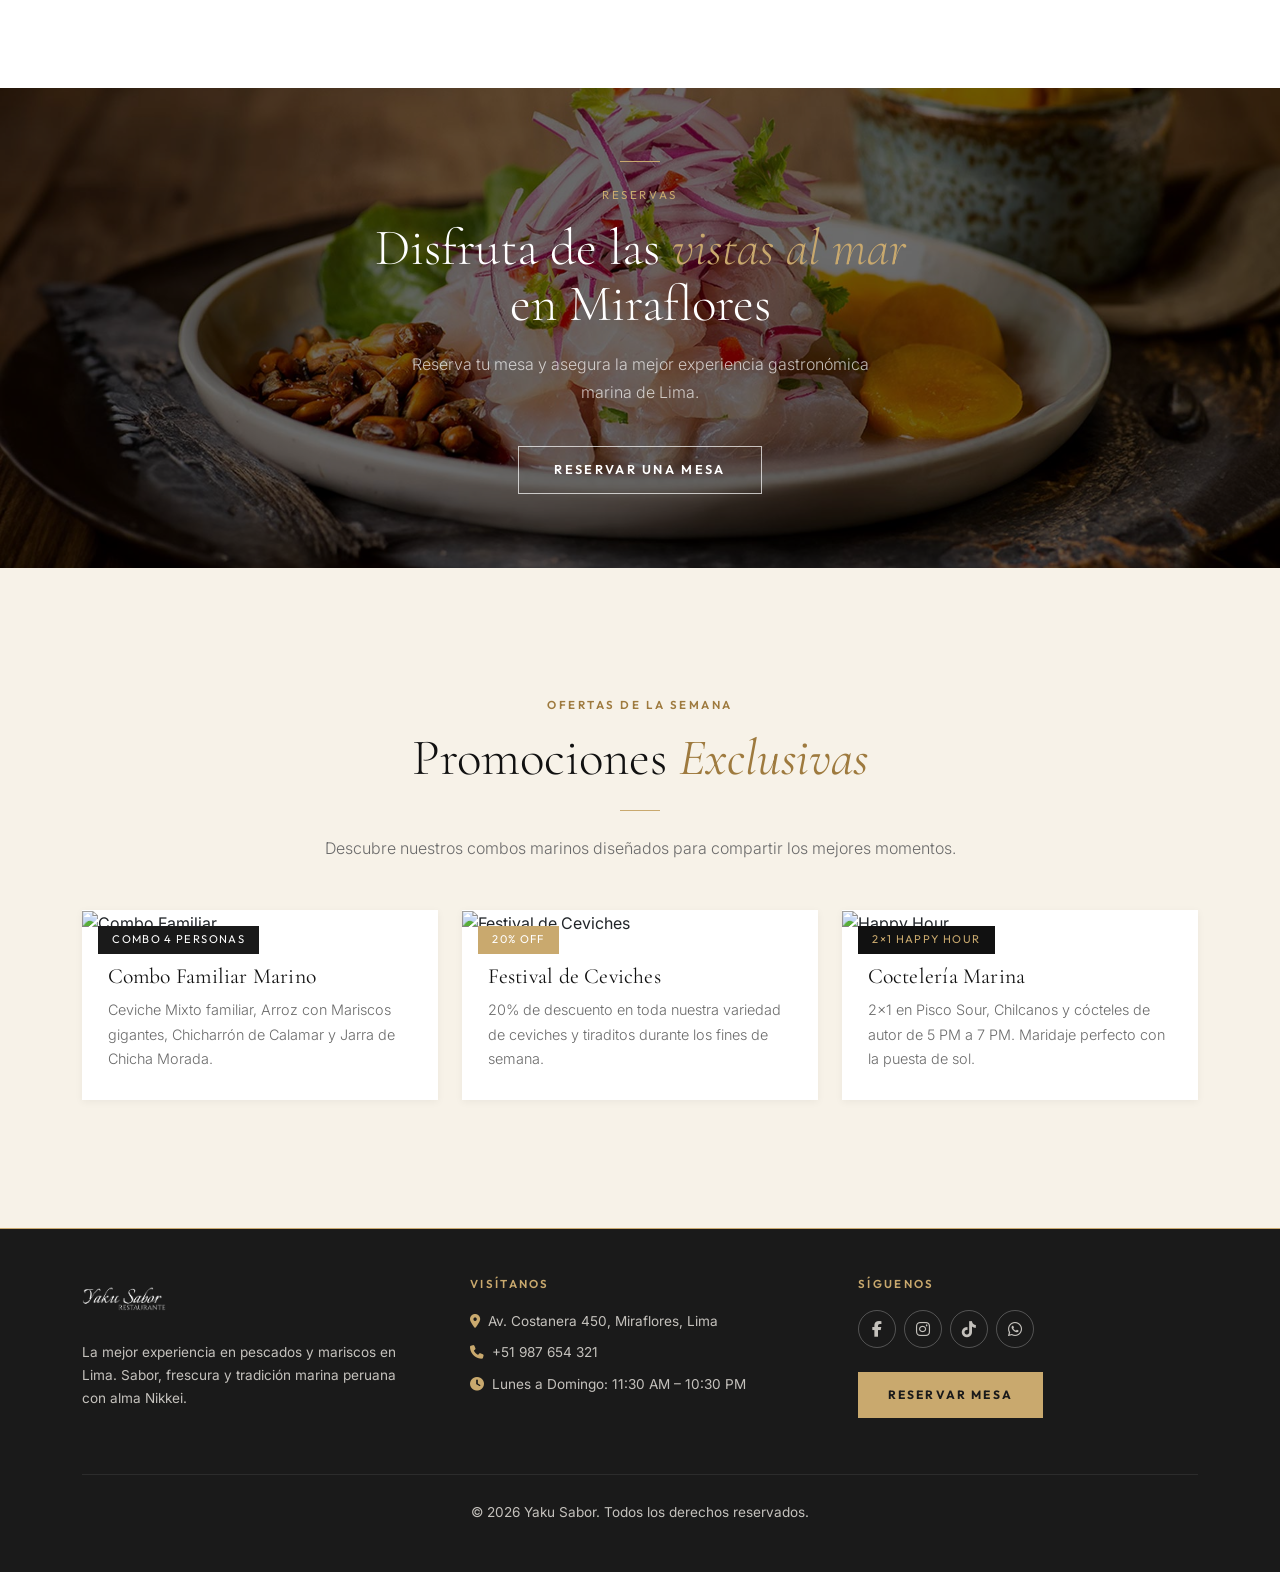
==== commit 913c1e39: "UIX update" ====
--- a/Frontend/Principal/HTML/index.html
+++ b/Frontend/Principal/HTML/index.html
@@ -1,22 +1,29 @@
 <!DOCTYPE html>
-<html lang="en">
+<html lang="es">
 
 <head>
     <meta charset="UTF-8">
     <meta name="viewport" content="width=device-width, initial-scale=1.0">
+    <title>Yaku Sabor — Cevichería & Cocina Nikkei | Lima, Perú</title>
+    <meta name="description" content="Yaku Sabor: la mejor cevichería y cocina Nikkei de Lima. Pescados frescos del día, ceviches artesanales y fusión peruano-japonesa frente al mar en Miraflores.">
+    <!-- Bootstrap 5 -->
     <link href="https://cdn.jsdelivr.net/npm/bootstrap@5.3.8/dist/css/bootstrap.min.css" rel="stylesheet"
         integrity="sha384-sRIl4kxILFvY47J16cr9ZwB07vP4J8+LH7qKQnuqkuIAvNWLzeN8tE5YBujZqJLB" crossorigin="anonymous">
-    <link rel="stylesheet" href="../CSS/style.css">
-    <title>Yaku Sabor - restaurant </title>
+    <!-- FontAwesome & Bootstrap Icons -->
+    <link rel="stylesheet" href="https://cdnjs.cloudflare.com/ajax/libs/font-awesome/6.5.1/css/all.min.css">
+    <link rel="stylesheet" href="https://cdn.jsdelivr.net/npm/bootstrap-icons@1.11.3/font/bootstrap-icons.min.css">
+    <!-- Custom Style -->
+    <link rel="stylesheet" href="../CSS/style.css?v=5">
 </head>
 
 <body>
 
-    <!-- Navbar -->
-    <nav class="navbar navbar-expand-lg fixed-top" id="mainNavbar">
-        <div class="container-fluid">
+    <!-- ══ NAVBAR TRANSPARENTE ══ -->
+    <nav class="navbar navbar-expand-lg" id="mainNavbar">
+        <div class="container">
             <a class="navbar-brand" href="index.html">
-                <img src="../../../img/ICON1.png" alt="logo" id="navLogo" data-logo-default="../../../img/ICON1.png"
+                <img src="../../../img/ICON1.png" alt="Yaku Sabor" id="navLogo"
+                    data-logo-default="../../../img/ICON1.png"
                     data-logo-scroll="../../../img/icon2.png" />
             </a>
 
@@ -28,37 +35,35 @@
             <div class="collapse navbar-collapse" id="navbarNav">
                 <ul class="navbar-nav mx-auto">
                     <li class="nav-item">
-                        <a class="nav-link" aria-current="page" href="index.html">INICIO</a>
+                        <a class="nav-link active" href="index.html">INICIO</a>
                     </li>
                     <li class="nav-item">
-                        <a class="nav-link" aria-current="page" href="menu.html">MENÚ</a>
+                        <a class="nav-link" href="menu.html">CARTA</a>
                     </li>
                     <li class="nav-item">
-                        <a class="nav-link" aria-current="page" href="reservas.html">RESERVAS</a>
+                        <a class="nav-link" href="reservas.html">RESERVAS</a>
                     </li>
                     <li class="nav-item">
-                        <a class="nav-link" aria-current="page" href="Contacto.html">CONTACTO</a>
+                        <a class="nav-link" href="Contacto.html">CONTACTO</a>
                     </li>
                 </ul>
                 <div class="navbar-actions">
-                    <button type="button" class="nav-link nav-register-btn" aria-label="Registro" data-bs-toggle="modal"
-                        data-bs-target="#registroModal">
-                        <img src="../../../img/register1.png" alt="Registrar"
-                            class="nav-register-image nav-register-default"
+                    <button type="button" class="nav-register-btn" aria-label="Iniciar Sesión"
+                        data-bs-toggle="modal" data-bs-target="#registroModal">
+                        <img src="../../../img/register1.png" alt="Iniciar Sesión"
+                            class="nav-register-image"
                             data-register-default="../../../img/register1.png"
                             data-register-scroll="../../../img/register2.png" />
-                        <span>Inicia Sesión</span>
+                        <span>Iniciar Sesión</span>
                     </button>
                 </div>
             </div>
         </div>
     </nav>
 
-    <!-- ========================================== -->
-    <!-- MODAL DE INICIO DE SESIÓN -->
-    <!-- ========================================== -->
+    <!-- ══ MODAL LOGIN ══ -->
     <div class="modal fade" id="registroModal" tabindex="-1" aria-labelledby="registroModalLabel" aria-hidden="true">
-        <div class="modal-dialog">
+        <div class="modal-dialog modal-dialog-centered">
             <div class="modal-content">
                 <div class="modal-header">
                     <h5 class="modal-title" id="registroModalLabel">Iniciar Sesión</h5>
@@ -66,34 +71,36 @@
                 </div>
                 <div class="modal-body">
                     <form id="loginForm">
-                        <div class="mb-3">
+                        <div class="mb-4">
                             <label for="exampleInputEmail1" class="form-label">Correo electrónico</label>
-                            <input type="email" class="form-control" id="exampleInputEmail1" required>
-                        </div>
-                        <div class="mb-3">
+                            <div class="input-group">
+                                <span class="input-group-text"><i class="fa-solid fa-envelope"></i></span>
+                                <input type="email" class="form-control" id="exampleInputEmail1" placeholder="tuemail@ejemplo.com" required>
+                            </div>
+                        </div>
+                        <div class="mb-4">
                             <label for="exampleInputPassword1" class="form-label">Contraseña</label>
-                            <input type="password" class="form-control" id="exampleInputPassword1" required>
-                        </div>
-                        <button type="submit" class="btn btn-primary w-100">Iniciar sesión</button>
+                            <div class="input-group">
+                                <span class="input-group-text"><i class="fa-solid fa-lock"></i></span>
+                                <input type="password" class="form-control" id="exampleInputPassword1" placeholder="••••••••" required>
+                            </div>
+                        </div>
+                        <button type="submit" class="btn btn-primary w-100">Ingresar a Yaku Sabor</button>
                     </form>
                 </div>
                 <div class="modal-footer d-flex justify-content-between">
-                    <a href="#" class="text-decoration-none text-muted small">¿Olvidaste tu contraseña?</a>
-                    <!-- AQUÍ CAMBIAMOS EL ENLACE PARA QUE ABRA EL MODAL DE REGISTRO -->
-                    <a href="#" id="linkToRegister" class="text-decoration-none small">
-                        ¿No tienes cuenta? <strong>Regístrate</strong>
+                    <a href="#" class="text-decoration-none small" style="color: var(--yk-gray);">¿Olvidaste tu contraseña?</a>
+                    <a href="#" id="linkToRegister" class="text-decoration-none small" style="color: var(--yk-gold-dk); font-weight: 600;">
+                        Crear cuenta →
                     </a>
                 </div>
             </div>
         </div>
     </div>
 
-    <!-- ========================================== -->
-    <!-- NUEVO MODAL DE REGISTRO DE USUARIO -->
-    <!-- ========================================== -->
-    <div class="modal fade" id="crearCuentaModal" tabindex="-1" aria-labelledby="crearCuentaModalLabel"
-        aria-hidden="true">
-        <div class="modal-dialog">
+    <!-- ══ MODAL REGISTRO ══ -->
+    <div class="modal fade" id="crearCuentaModal" tabindex="-1" aria-labelledby="crearCuentaModalLabel" aria-hidden="true">
+        <div class="modal-dialog modal-dialog-centered">
             <div class="modal-content">
                 <div class="modal-header">
                     <h5 class="modal-title" id="crearCuentaModalLabel">Crear Cuenta</h5>
@@ -103,147 +110,283 @@
                     <form id="registerForm">
                         <div class="mb-3">
                             <label for="regNombre" class="form-label">Nombre completo</label>
-                            <input type="text" class="form-control" id="regNombre" required>
+                            <input type="text" class="form-control" id="regNombre" placeholder="Juan Pérez" required>
                         </div>
                         <div class="mb-3">
                             <label for="regEmail" class="form-label">Correo electrónico</label>
-                            <input type="email" class="form-control" id="regEmail" required>
+                            <input type="email" class="form-control" id="regEmail" placeholder="juan@ejemplo.com" required>
                         </div>
                         <div class="mb-3">
                             <label for="regPassword" class="form-label">Contraseña</label>
-                            <input type="password" class="form-control" id="regPassword" required>
-                        </div>
-                        <div class="mb-3">
+                            <input type="password" class="form-control" id="regPassword" placeholder="Mínimo 6 caracteres" required>
+                        </div>
+                        <div class="mb-4">
                             <label for="regConfirmPassword" class="form-label">Confirmar Contraseña</label>
-                            <input type="password" class="form-control" id="regConfirmPassword" required>
-                        </div>
-                        <button type="submit" class="btn btn-success w-100">Registrarse</button>
+                            <input type="password" class="form-control" id="regConfirmPassword" placeholder="Repite tu contraseña" required>
+                        </div>
+                        <button type="submit" class="btn btn-primary w-100">Crear mi Cuenta</button>
                     </form>
                 </div>
                 <div class="modal-footer d-flex justify-content-center">
-                    <!-- ENLACE PARA VOLVER AL LOGIN -->
-                    <a href="#" id="linkToLogin" class="text-decoration-none small">
-                        ¿Ya tienes cuenta? <strong>Inicia sesión</strong>
+                    <a href="#" id="linkToLogin" class="text-decoration-none small" style="color: var(--yk-gold-dk); font-weight: 600;">
+                        ¿Ya tienes cuenta? Inicia sesión
                     </a>
                 </div>
             </div>
         </div>
     </div>
 
-    <!--Imagen central-->
-    <div class="banner">
-        <img src="../../../img/local.png" class="img-fluid" alt="...">
+    <!-- ══ HERO BANNER — FULL VIEWPORT ══ -->
+    <div class="banner" id="heroBanner">
+        <img src="../../../img/local.png" alt="Yaku Sabor — Restaurante Marino Nikkei en Lima">
+        <!-- Overlay via CSS::after -->
+        <div class="hero-overlay-content">
+            <span class="hero-eyebrow">Miraflores · Lima · Perú</span>
+            <span class="hero-ornament"></span>
+            <h1>El Sabor <em>Auténtico</em><br>del Mar</h1>
+            <p>Pescados seleccionados del día, ceviches tradicionales y fusión Nikkei preparada por maestros de la cocina marina peruana.</p>
+            <div class="d-flex justify-content-center gap-3 flex-wrap mt-4">
+                <a href="menu.html" class="btn btn-primary">Ver la Carta</a>
+                <a href="reservas.html" class="btn btn-outline-white">Reservar Mesa</a>
+            </div>
+        </div>
+        <div class="hero-scroll-hint">
+            <i class="fa-solid fa-chevron-down"></i>
+            <span>Descubre</span>
+        </div>
     </div>
 
-    <!--Acerca de Nosotros-->
-    <div class="container text-center my-5">
-        <span class="beach-badge">🌊 Auténtica Sazón Marina & Criolla</span>
-        <h1 class="display-4 text-dark mb-3">Bienvenidos a Yaku Sabor</h1>
-        <p class="lead max-w-700 mx-auto text-muted">En Yaku Sabor, nos apasiona ofrecerte una experiencia culinaria única frente al mar que celebra la riqueza de la gastronomía peruana y la frescura marina.</p>
-        <div class="row justify-content-center g-4 my-3 text-start">
-            <div class="col-md-4">
-                <div class="info-box-marine text-center h-100">
-                    <h5 class="fw-bold text-white mb-2">🐟 Pescados & Mariscos Frescos</h5>
-                    <p class="small text-white-50 mb-0">Ingredientes seleccionados diariamente desde el puerto a tu mesa para garantizar el sabor original.</p>
-                </div>
-            </div>
-            <div class="col-md-4">
-                <div class="info-box-marine text-center h-100" style="background: linear-gradient(135deg, var(--sunset-coral), var(--sunset-orange));">
-                    <h5 class="fw-bold text-white mb-2">🌅 Terraza Frente al Mar</h5>
-                    <p class="small text-white-50 mb-0">Disfruta de la mejor vista costera, cócteles marinos y ambiente acogedor familiar.</p>
-                </div>
-            </div>
-            <div class="col-md-4">
-                <div class="info-box-marine text-center h-100">
-                    <h5 class="fw-bold text-white mb-2">🇵🇪 Recetas Tradicionales</h5>
-                    <p class="small text-white-50 mb-0">Ceviches clasicos, tiraditos, causa acevichada y chaufa de mariscos preparados por chefs expertos.</p>
-                </div>
-            </div>
-        </div>
-    </div>
-
-    <div class="footer-line my-5"></div>
-
-    <!--Promociones-->
-    <section class="py-4">
+    <!-- ══ SECCIÓN: BIENVENIDA ══ -->
+    <section class="section-pad bg-white-clean">
+        <div class="container">
+            <div class="row align-items-center g-5">
+                <div class="col-lg-5">
+                    <span class="section-eyebrow">Nuestra filosofía</span>
+                    <h2 class="section-title">Tradición marina,<br><em>alma Nikkei</em></h2>
+                    <span class="section-divider left"></span>
+                    <p class="section-lead mt-0">
+                        En Yaku Sabor nos apasiona ofrecerte una experiencia culinaria insuperable, combinando la riqueza de la pesca artesanal peruana con la elegancia y precisión de la cocina contemporánea Nikkei.
+                    </p>
+                    <p class="section-lead mt-3">
+                        Cada plato es una celebración de sabores, elaborado con ingredientes seleccionados cada mañana en el puerto.
+                    </p>
+                    <a href="menu.html" class="btn btn-yk-outline mt-4">Explorar la Carta</a>
+                </div>
+                <div class="col-lg-7">
+                    <div class="row g-3">
+                        <div class="col-6">
+                            <img src="../../../img/ceviche.png" alt="Ceviche Yaku Sabor"
+                                style="width:100%; height:320px; object-fit:cover; border-radius:0;">
+                        </div>
+                        <div class="col-6 d-flex flex-column gap-3">
+                            <img src="../../../img/Causa.jpg" alt="Causa Acevichada"
+                                style="width:100%; height:152px; object-fit:cover; border-radius:0;">
+                            <img src="../../../img/barra.jpg" alt="Terraza Yaku Sabor"
+                                style="width:100%; height:152px; object-fit:cover; border-radius:0;">
+                        </div>
+                    </div>
+                </div>
+            </div>
+        </div>
+    </section>
+
+    <!-- ══ SECCIÓN: PROPUESTA DE VALOR (3 pilares) ══ -->
+    <section class="section-pad bg-cream-2">
         <div class="container text-center">
-            <span class="beach-badge beach-badge-coral">🔥 Ofertas del Día</span>
-            <h2 class="titulo-carta text-dark mb-2" style="font-size: 2.6rem;">Promociones Especiales</h2>
-            <p class="section-subtitle text-muted mb-5">Descubre nuestras ofertas exclusivas y disfruta de los mejores combos marinos.</p>
+            <span class="section-eyebrow">Por qué elegirnos</span>
+            <h2 class="section-title mb-2">Una experiencia <em>completa</em></h2>
+            <span class="section-divider"></span>
+
+            <div class="row g-4 mt-2">
+                <div class="col-md-4">
+                    <div class="info-box-marine text-start h-100">
+                        <div class="mb-3" style="color: var(--yk-gold); font-size: 1.4rem;">
+                            <i class="fa-solid fa-fish-fins"></i>
+                        </div>
+                        <h5>Pescados & Mariscos Frescos</h5>
+                        <p>Ingredientes seleccionados cada mañana en el puerto para garantizar textura y sabor inigualables.</p>
+                    </div>
+                </div>
+                <div class="col-md-4">
+                    <div class="info-box-marine text-start h-100">
+                        <div class="mb-3" style="color: var(--yk-gold); font-size: 1.4rem;">
+                            <i class="fa-solid fa-sun"></i>
+                        </div>
+                        <h5>Terraza Frente al Mar</h5>
+                        <p>Disfruta de la mejor vista costera, con la brisa marina y un ambiente sofisticado y acogedor.</p>
+                    </div>
+                </div>
+                <div class="col-md-4">
+                    <div class="info-box-marine text-start h-100">
+                        <div class="mb-3" style="color: var(--yk-gold); font-size: 1.4rem;">
+                            <i class="fa-solid fa-bowl-rice"></i>
+                        </div>
+                        <h5>Fusión Peruano-Nikkei</h5>
+                        <p>Ceviches clásicos, tiraditos al olivo, causas crocantes y chaufas de mariscos preparados con maestría.</p>
+                    </div>
+                </div>
+            </div>
+        </div>
+    </section>
+
+    <!-- ══ SECCIÓN: PLATOS BANDERA ══ -->
+    <section class="section-pad bg-white-clean">
+        <div class="container">
+            <div class="text-center mb-5">
+                <span class="section-eyebrow">Especialidades del Chef</span>
+                <h2 class="section-title">Nuestros Platos <em>Bandera</em></h2>
+                <span class="section-divider"></span>
+            </div>
+
+            <div class="contenedor">
+                <div class="card" style="width: 21rem;">
+                    <img src="../../../img/Causa.jpg" class="card-img-top" alt="Causa Acevichada">
+                    <div class="card-body text-start">
+                        <div class="d-flex justify-content-between align-items-start">
+                            <h5 class="card-title">Causa Acevichada</h5>
+                            <span style="font-size:0.7rem; letter-spacing:0.12em; color:var(--yk-gold-dk); text-transform:uppercase; font-weight:600; margin-top:4px;">Chef's Pick</span>
+                        </div>
+                        <p class="card-text">Delicada causa de papa amarilla sazonada con ají amarillo y limón, coronada con finas láminas de pescado en leche de tigre.</p>
+                    </div>
+                </div>
+
+                <div class="card" style="width: 21rem;">
+                    <img src="../../../img/Chupe.jpg" class="card-img-top" alt="Chupe de Mariscos">
+                    <div class="card-body text-start">
+                        <div class="d-flex justify-content-between align-items-start">
+                            <h5 class="card-title">Chupe de Mariscos</h5>
+                            <span style="font-size:0.7rem; letter-spacing:0.12em; color:var(--yk-gold-dk); text-transform:uppercase; font-weight:600; margin-top:4px;">Clásico</span>
+                        </div>
+                        <p class="card-text">Cremosa preparación tradicional enriquecida con langostinos, calamar, pulpo, queso fresco y huevo pochado.</p>
+                    </div>
+                </div>
+
+                <div class="card" style="width: 21rem;">
+                    <img src="../../../img/Pescado frito.jpg" class="card-img-top" alt="Pescado Crocante">
+                    <div class="card-body text-start">
+                        <div class="d-flex justify-content-between align-items-start">
+                            <h5 class="card-title">Pescado Crocante</h5>
+                            <span style="font-size:0.7rem; letter-spacing:0.12em; color:var(--yk-gold-dk); text-transform:uppercase; font-weight:600; margin-top:4px;">Marino</span>
+                        </div>
+                        <p class="card-text">Pesca del día marinada en especias costeñas, dorada a la perfección, con yucas doradas y salsa criolla fresca.</p>
+                    </div>
+                </div>
+            </div>
+
+            <div class="text-center mt-5">
+                <a href="menu.html" class="btn btn-yk-outline">Ver toda la carta</a>
+            </div>
+        </div>
+    </section>
+
+    <!-- ══ SECCIÓN: BANNER RESERVA (fondo imagen) ══ -->
+    <section style="position:relative; height: 480px; overflow:hidden;">
+        <img src="../../../img/ceviche-desktop.jpg" alt="Reserva tu mesa" 
+            style="width:100%; height:100%; object-fit:cover; filter: brightness(0.45);">
+        <div style="position:absolute; inset:0; display:flex; flex-direction:column; align-items:center; justify-content:center; text-align:center; padding: 2rem;">
+            <span style="display:block; width:40px; height:1px; background:var(--yk-gold); margin:0 auto 1.5rem;"></span>
+            <span style="font-family:var(--font-ui); font-size:0.72rem; letter-spacing:0.22em; text-transform:uppercase; color:var(--yk-gold); display:block; margin-bottom:1rem;">Reservas</span>
+            <h2 style="font-family:var(--font-serif); font-weight:300; font-size:clamp(2rem,4vw,3.5rem); color:#fff; margin-bottom:1.2rem; line-height:1.1;">
+                Disfruta de las <em style="font-style:italic; color:var(--yk-gold);">vistas al mar</em><br>en Miraflores
+            </h2>
+            <p style="color:rgba(255,255,255,0.7); font-size:1rem; font-weight:300; max-width:500px; margin:0 auto 2.5rem; line-height:1.7;">
+                Reserva tu mesa y asegura la mejor experiencia gastronómica marina de Lima.
+            </p>
+            <a href="reservas.html" class="btn btn-outline-white">Reservar una Mesa</a>
+        </div>
+    </section>
+
+    <!-- ══ SECCIÓN: PROMOCIONES ══ -->
+    <section class="section-pad bg-cream-2">
+        <div class="container">
+            <div class="text-center mb-5">
+                <span class="section-eyebrow">Ofertas de la semana</span>
+                <h2 class="section-title">Promociones <em>Exclusivas</em></h2>
+                <span class="section-divider"></span>
+                <p class="section-lead mx-auto mt-3">Descubre nuestros combos marinos diseñados para compartir los mejores momentos.</p>
+            </div>
+
             <div class="row g-4">
                 <div class="col-md-4">
                     <div class="card h-100">
-                        <img src="../../../img/promo1.png" class="card-img-top" alt="Promoción 1">
-                        <div class="card-body">
-                            <h5 class="card-title">Combo Familiar</h5>
-                            <p class="card-text">Disfruta de un combo para 4 personas con nuestros platos más populares
-                                a
-                                un precio especial.</p>
+                        <div class="position-relative">
+                            <img src="../../../img/promo1.png" class="card-img-top" alt="Combo Familiar">
+                            <span class="position-absolute top-0 start-0 m-3" style="background:var(--yk-dark); color:#fff; font-family:var(--font-ui); font-size:0.7rem; letter-spacing:0.12em; text-transform:uppercase; padding:0.35rem 0.9rem;">
+                                Combo 4 Personas
+                            </span>
+                        </div>
+                        <div class="card-body text-start">
+                            <h5 class="card-title">Combo Familiar Marino</h5>
+                            <p class="card-text">Ceviche Mixto familiar, Arroz con Mariscos gigantes, Chicharrón de Calamar y Jarra de Chicha Morada.</p>
                         </div>
                     </div>
                 </div>
                 <div class="col-md-4">
                     <div class="card h-100">
-                        <img src="../../../img/Promo2.png" class="card-img-top" alt="Promoción 2">
-                        <div class="card-body">
-                            <h5 class="card-title">Descuento en Ceviche</h5>
-                            <p class="card-text">Obtén un 20% de descuento en todos nuestros ceviches durante los fines
-                                de
-                                semana.</p>
+                        <div class="position-relative">
+                            <img src="../../../img/Promo2.png" class="card-img-top" alt="Festival de Ceviches">
+                            <span class="position-absolute top-0 start-0 m-3" style="background:var(--yk-gold); color:#fff; font-family:var(--font-ui); font-size:0.7rem; letter-spacing:0.12em; text-transform:uppercase; padding:0.35rem 0.9rem;">
+                                20% OFF
+                            </span>
+                        </div>
+                        <div class="card-body text-start">
+                            <h5 class="card-title">Festival de Ceviches</h5>
+                            <p class="card-text">20% de descuento en toda nuestra variedad de ceviches y tiraditos durante los fines de semana.</p>
                         </div>
                     </div>
                 </div>
                 <div class="col-md-4">
                     <div class="card h-100">
-                        <img src="../../../img/Promo3.png" class="card-img-top" alt="Promoción 3">
-                        <div class="card-body">
-                            <h5 class="card-title">Happy Hour</h5>
-                            <p class="card-text">Disfruta de 2x1 en bebidas seleccionadas de 5 PM a 7 PM todos los días.
-                            </p>
-                        </div>
-                    </div>
-                </div>
-            </div>
-        </div>
-    </section>
-
-    <div class="border-bottom my-3"></div>
-
-    <!--Cards-->
-    <h2 class="text-center mb-4">Nuestros Platos Bandera</h2>
-    <div class="contenedor">
-        <div class="card" style="width: 18rem;">
-            <img src="../../../img/Causa.jpg" class="card-img-top" alt="...">
-            <div class="card-body">
-                <p class="card-text">Delicada causa de papa amarilla sazonada con cítricos, rellena con una suave
-                    emulsión y finos ingredientes seleccionados, logrando un equilibrio fresco y sofisticado en cada
-                    bocado.</p>
-            </div>
-        </div>
-        <div class="card" style="width: 18rem;">
-            <img src="../../../img/Chupe.jpg" class="card-img-top" alt="...">
-            <div class="card-body">
-                <p class="card-text">Cremosa y reconfortante elaboración de inspiración casera, enriquecida con mariscos
-                    selectos y un sutil toque de especias que realzan su carácter profundo.</p>
-            </div>
-        </div>
-        <div class="card" style="width: 18rem;">
-            <img src="../../../img/Pescado frito.jpg" class="card-img-top" alt="...">
-            <div class="card-body">
-                <p class="card-text">Filete de pescado fresco, cuidadosamente dorado hasta lograr una textura crujiente
-                    perfecta, acompañado de guarniciones clásicas que resaltan su sabor natural.</p>
-            </div>
-        </div>
-    </div>
-
-    <footer class="bg-dark text-light py-4 mt-5">
-        <div class="container text-center">
-            <p class="mb-1 fw-semibold">Yaku Sabor</p>
-            <p class="mb-1">Lima, Perú · +51 987 654 321 · contacto@yakusabor.com</p>
-            <small class="text-secondary">© 2026 Yaku Sabor. Todos los derechos reservados.</small>
+                        <div class="position-relative">
+                            <img src="../../../img/Promo3.png" class="card-img-top" alt="Happy Hour">
+                            <span class="position-absolute top-0 start-0 m-3" style="background:var(--yk-charcoal); color:var(--yk-gold); font-family:var(--font-ui); font-size:0.7rem; letter-spacing:0.12em; text-transform:uppercase; padding:0.35rem 0.9rem;">
+                                2×1 Happy Hour
+                            </span>
+                        </div>
+                        <div class="card-body text-start">
+                            <h5 class="card-title">Coctelería Marina</h5>
+                            <p class="card-text">2×1 en Pisco Sour, Chilcanos y cócteles de autor de 5 PM a 7 PM. Maridaje perfecto con la puesta de sol.</p>
+                        </div>
+                    </div>
+                </div>
+            </div>
+        </div>
+    </section>
+
+    <!-- ══ FOOTER ══ -->
+    <footer class="py-5">
+        <div class="container">
+            <div class="row g-5 mb-5">
+                <div class="col-md-4">
+                    <img src="../../../img/ICON1.png" alt="Yaku Sabor" style="height:44px; filter:brightness(0) invert(1); margin-bottom:1.2rem;">
+                    <p class="small">La mejor experiencia en pescados y mariscos en Lima. Sabor, frescura y tradición marina peruana con alma Nikkei.</p>
+                </div>
+                <div class="col-md-4">
+                    <h6>Visítanos</h6>
+                    <p class="small mb-2"><i class="fa-solid fa-location-dot me-2" style="color:var(--yk-gold);"></i>Av. Costanera 450, Miraflores, Lima</p>
+                    <p class="small mb-2"><i class="fa-solid fa-phone me-2" style="color:var(--yk-gold);"></i>+51 987 654 321</p>
+                    <p class="small mb-0"><i class="fa-solid fa-clock me-2" style="color:var(--yk-gold);"></i>Lunes a Domingo: 11:30 AM – 10:30 PM</p>
+                </div>
+                <div class="col-md-4">
+                    <h6>Síguenos</h6>
+                    <div class="d-flex gap-2 mt-2">
+                        <a href="#" class="social-link" aria-label="Facebook"><i class="fa-brands fa-facebook-f"></i></a>
+                        <a href="#" class="social-link" aria-label="Instagram"><i class="fa-brands fa-instagram"></i></a>
+                        <a href="#" class="social-link" aria-label="TikTok"><i class="fa-brands fa-tiktok"></i></a>
+                        <a href="#" class="social-link" aria-label="WhatsApp"><i class="fa-brands fa-whatsapp"></i></a>
+                    </div>
+                    <div class="mt-4">
+                        <a href="reservas.html" class="btn-footer-reserve">Reservar Mesa</a>
+                    </div>
+                </div>
+            </div>
+            <div class="border-top pt-4 text-center" style="border-color:rgba(255,255,255,0.08) !important;">
+                <small>© 2026 Yaku Sabor. Todos los derechos reservados.</small>
+            </div>
         </div>
     </footer>
 
+    <!-- Bootstrap & Scripts -->
     <script src="https://cdn.jsdelivr.net/npm/bootstrap@5.3.8/dist/js/bootstrap.bundle.min.js"
         integrity="sha384-FKyoEForCGlyvwx9Hj09JcYn3nv7wiPVlz7YYwJrWVcXK/BmnVDxM+D2scQbITxI"
         crossorigin="anonymous"></script>
--- a/Frontend/Principal/CSS/style.css
+++ b/Frontend/Principal/CSS/style.css
@@ -1,717 +1,937 @@
-@import url('https://fonts.googleapis.com/css2?family=Outfit:wght@400;500;600;700;800&family=Plus+Jakarta+Sans:wght@400;500;600;700;800&family=Playfair+Display:ital,wght@0,600;0,700;0,800;1,600&display=swap');
-
-/* ========================================== */
-/* 🏖 PALETA MAR, PLAYA Y ARENA (YAKUSABOR)  */
-/* ========================================== */
+@import url('https://fonts.googleapis.com/css2?family=Cormorant+Garamond:ital,wght@0,300;0,400;0,600;0,700;1,300;1,400;1,600&family=Inter:wght@300;400;500;600&family=Outfit:wght@400;500;600;700&display=swap');
+@import url('https://cdnjs.cloudflare.com/ajax/libs/font-awesome/6.5.1/css/all.min.css');
+@import url('https://cdn.jsdelivr.net/npm/bootstrap-icons@1.11.3/font/bootstrap-icons.min.css');
+
+/* ================================================ */
+/*  YAKU SABOR — SISTEMA DE DISEÑO                  */
+/*  Inspirado en la estética Miramar Cambrils:       */
+/*  Minimalismo de lujo, serif elegante, fondos     */
+/*  cálidos crema, dorado sobrio, negro puro.       */
+/* ================================================ */
+
 :root {
-    --sea-deep: #032b3a;       /* Pacífico profundo */
-    --sea-navy: #05445e;       /* Azul marino intenso */
-    --sea-turquoise: #008b8b;  /* Turquesa marino */
-    --sea-aqua: #189ab4;       /* Agua marina fresca */
-    --sea-mint: #75e6da;       /* Brisa de mar */
-    --sea-breeze: #eaf8fb;     /* Espuma de ola */
-
-    --sand-golden: #e9c46a;    /* Arena solada de playa */
-    --sand-warm: #f4e4ba;      /* Arena tibia */
-    --sand-cream: #fefae0;     /* Concha de mar cremosa */
-    
-    --sunset-coral: #e76f51;   /* Atardecer en la playa */
-    --sunset-orange: #f4a261;  /* Sol tropical */
-
-    --shadow-coastal: 0 12px 35px rgba(5, 68, 94, 0.12);
-    --shadow-beach: 0 20px 45px rgba(233, 196, 106, 0.25);
-    --shadow-sun: 0 8px 25px rgba(231, 111, 81, 0.35);
-}
-
-* {
-    box-sizing: border-box;
-}
+    /* ── Paleta Principal ── */
+    --yk-cream:    #FEFAF3;        /* Fondo principal cálido */
+    --yk-cream-2:  #F7F2E8;        /* Fondo alterno crema */
+    --yk-white:    #FFFFFF;
+    --yk-charcoal: #111111;        /* Texto principal */
+    --yk-dark:     #1A1A1A;        /* Navbar oscuro / Footer */
+    --yk-gray:     #6B6B6B;        /* Texto secundario */
+    --yk-gray-lt:  #EBEBEB;        /* Bordes, divisores */
+    --yk-gold:     #C9A96E;        /* Accent dorado sobrio */
+    --yk-gold-dk:  #9E7A3E;        /* Dorado oscuro hover */
+    --yk-gold-lt:  #F5ECD9;        /* Fondo dorado suave */
+
+    /* ── Espaciado ── */
+    --section-pad: clamp(80px, 10vw, 140px);
+
+    /* ── Tipografía ── */
+    --font-serif:  'Cormorant Garamond', Georgia, serif;
+    --font-sans:   'Inter', system-ui, sans-serif;
+    --font-ui:     'Outfit', sans-serif;
+
+    /* ── Radios ── */
+    --r-sm:  6px;
+    --r-md:  12px;
+    --r-lg:  20px;
+    --r-pill: 999px;
+
+    /* ── Sombras ── */
+    --sh-xs:  0 2px 8px rgba(0,0,0,0.05);
+    --sh-sm:  0 4px 20px rgba(0,0,0,0.07);
+    --sh-md:  0 12px 40px rgba(0,0,0,0.10);
+    --sh-lg:  0 24px 60px rgba(0,0,0,0.13);
+
+    /* ── Transición ── */
+    --ease: 0.35s cubic-bezier(0.25, 0.46, 0.45, 0.94);
+}
+
+/* ── Reset mínimo ── */
+*, *::before, *::after { box-sizing: border-box; }
+
+html { scroll-behavior: smooth; }
 
 body {
-    padding-top: 80px !important;
-    font-family: 'Plus Jakarta Sans', sans-serif;
-    /* Fondo brisa de mar y arena tibia */
-    background: linear-gradient(180deg, #eef9fb 0%, #f6fcfb 35%, #fffaf2 70%, #fefae0 100%) !important;
-    background-attachment: fixed !important;
-    color: #032b3a !important;
+    font-family: var(--font-sans);
+    background-color: var(--yk-cream);
+    color: var(--yk-charcoal);
     overflow-x: hidden;
-}
-
-/* ========================================== */
-/* 🌊 NAVBAR COSTA Y PLAYA */
-/* ========================================== */
+    -webkit-font-smoothing: antialiased;
+    padding-top: 0; /* Navbar transparente — no necesita offset */
+}
+
+/* ════════════════════════════════════════════════ */
+/*  NAVBAR TRANSPARENTE → BLANCO AL SCROLL         */
+/* ════════════════════════════════════════════════ */
 .navbar {
     position: fixed !important;
-    top: 0 !important;
-    left: 0 !important;
-    right: 0 !important;
-    z-index: 1030 !important;
-    background: rgba(3, 43, 58, 0.96) !important;
-    padding: 0.4rem 2rem !important;
-    min-height: 65px !important;
-    backdrop-filter: blur(14px) !important;
-    -webkit-backdrop-filter: blur(14px) !important;
-    border-bottom: 3px solid var(--sand-golden) !important;
-    box-shadow: 0 8px 25px rgba(3, 43, 58, 0.25) !important;
-    transition: background-color 0.3s ease, box-shadow 0.3s ease !important;
-}
-
-.navbar.navbar-scrolled {
-    background: rgba(255, 255, 255, 0.96) !important;
-    border-bottom: 3px solid var(--sea-turquoise) !important;
-    box-shadow: 0 10px 30px rgba(5, 68, 94, 0.15) !important;
-}
-
+    top: 0; left: 0; right: 0;
+    z-index: 1050;
+
+    /* Estado inicial: transparente sobre el hero */
+    background: transparent !important;
+    border-bottom: none;
+    box-shadow: none;
+    padding: 1.2rem 2.5rem !important;
+    transition: background var(--ease), box-shadow var(--ease), padding var(--ease) !important;
+}
+
+/* Estado al hacer scroll */
+.navbar.scrolled {
+    background: var(--yk-white) !important;
+    box-shadow: 0 1px 0 var(--yk-gray-lt), 0 4px 24px rgba(0,0,0,0.06) !important;
+    padding: 0.7rem 2.5rem !important;
+}
+
+/* Logo */
 #navLogo,
 .navbar-brand img {
-    height: 42px !important;
-    max-height: 42px !important;
+    height: 44px !important;
     width: auto !important;
-    max-width: 180px !important;
     object-fit: contain !important;
-    display: inline-block !important;
-    transition: transform 0.3s ease !important;
-}
-
-.navbar-brand:hover img {
-    transform: scale(1.04) !important;
-}
-
-.navbar-toggler {
-    border: 2px solid var(--sand-golden) !important;
-    border-radius: 12px !important;
-}
-
-.navbar-toggler-icon {
-    filter: invert(1) !important;
-}
-
-.navbar.navbar-scrolled .navbar-toggler-icon {
-    filter: none !important;
-}
-
+    transition: height var(--ease) !important;
+    filter: brightness(0) invert(1); /* Blanco sobre hero */
+}
+
+.navbar.scrolled #navLogo,
+.navbar.scrolled .navbar-brand img {
+    filter: none; /* Original al hacer scroll */
+    height: 38px !important;
+}
+
+.navbar-brand:hover img { opacity: 0.85; }
+
+/* Links */
 .navbar-nav {
-    gap: 1.8rem !important;
+    gap: 2rem !important;
 }
 
 .navbar-nav .nav-link {
-    color: #ffffff !important;
-    font-family: 'Outfit', sans-serif !important;
-    font-weight: 700 !important;
+    color: rgba(255,255,255,0.92) !important;
+    font-family: var(--font-ui) !important;
+    font-weight: 500 !important;
+    font-size: 0.85rem !important;
+    letter-spacing: 0.12em !important;
+    text-transform: uppercase !important;
+    padding: 0.4rem 0 !important;
     text-decoration: none !important;
-    font-size: 1rem !important;
-    letter-spacing: 0.08em !important;
-    padding: 0.5rem 0.8rem !important;
-    transition: all 0.3s ease !important;
     position: relative;
+    transition: color var(--ease) !important;
 }
 
 .navbar-nav .nav-link::after {
     content: '';
     position: absolute;
-    bottom: -3px;
-    left: 50%;
-    width: 0%;
-    height: 3px;
-    background: var(--sand-golden);
-    border-radius: 3px;
-    transition: all 0.3s ease;
-    transform: translateX(-50%);
+    bottom: -3px; left: 0;
+    width: 0; height: 1px;
+    background: var(--yk-gold);
+    transition: width var(--ease);
 }
 
 .navbar-nav .nav-link:hover::after,
-.navbar-nav .nav-link.active::after {
-    width: 80%;
-}
+.navbar-nav .nav-link.active::after { width: 100%; }
 
 .navbar-nav .nav-link:hover,
-.navbar-nav .nav-link.active {
-    color: var(--sand-golden) !important;
-}
-
-.navbar.navbar-scrolled .navbar-nav .nav-link {
-    color: var(--sea-deep) !important;
-}
-
-.navbar.navbar-scrolled .navbar-nav .nav-link:hover,
-.navbar.navbar-scrolled .navbar-nav .nav-link.active {
-    color: var(--sea-turquoise) !important;
-}
-
+.navbar-nav .nav-link.active { color: var(--yk-gold) !important; }
+
+/* Links cuando navbar es blanca */
+.navbar.scrolled .navbar-nav .nav-link {
+    color: var(--yk-charcoal) !important;
+}
+.navbar.scrolled .navbar-nav .nav-link:hover,
+.navbar.scrolled .navbar-nav .nav-link.active {
+    color: var(--yk-gold-dk) !important;
+}
+
+/* Botón sesión */
 .nav-register-btn {
-    border: 2px solid var(--sand-golden) !important;
-    background: linear-gradient(135deg, var(--sea-turquoise), var(--sea-navy)) !important;
-    color: #ffffff !important;
+    font-family: var(--font-ui) !important;
+    font-size: 0.82rem !important;
+    font-weight: 600 !important;
+    letter-spacing: 0.1em !important;
+    text-transform: uppercase !important;
+    color: rgba(255,255,255,0.92) !important;
+    border: 1.5px solid rgba(255,255,255,0.55) !important;
+    background: transparent !important;
+    padding: 0.5rem 1.3rem !important;
+    border-radius: var(--r-pill) !important;
     display: inline-flex !important;
     align-items: center !important;
-    gap: 0.6rem !important;
-    white-space: nowrap !important;
-    font-family: 'Outfit', sans-serif !important;
-    font-size: 0.95rem !important;
-    font-weight: 700 !important;
-    letter-spacing: 0.04em !important;
-    padding: 0.45rem 1.1rem !important;
-    border-radius: 50px !important;
-    transition: all 0.35s ease !important;
-    box-shadow: 0 4px 15px rgba(0, 0, 0, 0.15) !important;
+    gap: 0.5rem !important;
+    cursor: pointer;
+    transition: all var(--ease) !important;
+    box-shadow: none !important;
+}
+
+.nav-register-btn:hover {
+    background: var(--yk-gold) !important;
+    border-color: var(--yk-gold) !important;
+    color: #fff !important;
+}
+
+.navbar.scrolled .nav-register-btn {
+    color: var(--yk-charcoal) !important;
+    border-color: var(--yk-charcoal) !important;
+}
+
+.navbar.scrolled .nav-register-btn:hover {
+    background: var(--yk-charcoal) !important;
+    color: #fff !important;
 }
 
 .nav-register-image {
-    width: 22px !important;
-    height: 22px !important;
-    max-width: 22px !important;
-    max-height: 22px !important;
+    width: 18px !important;
+    height: 18px !important;
     object-fit: contain !important;
-    flex: 0 0 auto !important;
-    transition: transform 0.3s ease !important;
-}
-
-.nav-register-btn:hover {
-    transform: translateY(-2px) scale(1.03) !important;
-    background: linear-gradient(135deg, var(--sunset-coral), var(--sunset-orange)) !important;
-    border-color: #ffffff !important;
-    color: #ffffff !important;
-    box-shadow: var(--shadow-sun) !important;
-}
-
-.nav-register-btn:hover .nav-register-image {
-    transform: rotate(12deg) scale(1.1) !important;
-}
-
-.navbar.navbar-scrolled .nav-register-btn {
-    color: #ffffff !important;
-    background: linear-gradient(135deg, var(--sea-navy), var(--sea-turquoise)) !important;
-}
-
-/* ========================================== */
-/* 🏖 BANNER PRINCIPAL CON BRISA MARINA */
-/* ========================================== */
+    filter: brightness(0) invert(1);
+}
+
+.navbar.scrolled .nav-register-image {
+    filter: none;
+}
+
+/* Toggler mobile */
+.navbar-toggler {
+    border: 1.5px solid rgba(255,255,255,0.5) !important;
+    border-radius: var(--r-sm) !important;
+    padding: 0.35rem 0.6rem !important;
+}
+.navbar-toggler-icon { filter: invert(1) !important; }
+.navbar.scrolled .navbar-toggler { border-color: var(--yk-charcoal) !important; }
+.navbar.scrolled .navbar-toggler-icon { filter: none !important; }
+
+/* ════════════════════════════════════════════════ */
+/*  HERO BANNER — FULL VIEWPORT                    */
+/* ════════════════════════════════════════════════ */
 .banner {
     width: 100%;
-    height: min(580px, 78vh);
+    height: 100svh;
+    min-height: 600px;
+    position: relative;
     overflow: hidden;
-    position: relative;
-    border-bottom-left-radius: 36px;
-    border-bottom-right-radius: 36px;
-    box-shadow: var(--shadow-coastal);
-    border-bottom: 4px solid var(--sand-golden);
 }
 
 .banner img {
     width: 100%;
     height: 100%;
+    object-fit: cover;
+    object-position: center;
+    transition: transform 8s ease;
+}
+
+.banner:hover img { transform: scale(1.03); }
+
+/* Overlay elegante y sutil */
+.banner::after {
+    content: '';
+    position: absolute;
+    inset: 0;
+    background: linear-gradient(
+        to bottom,
+        rgba(0,0,0,0.20) 0%,
+        rgba(0,0,0,0.10) 30%,
+        rgba(0,0,0,0.50) 100%
+    );
+    pointer-events: none;
+}
+
+.hero-overlay-content {
+    position: absolute;
+    bottom: 12%;
+    left: 50%;
+    transform: translateX(-50%);
+    width: 100%;
+    max-width: 860px;
+    z-index: 10;
+    text-align: center;
+    color: #FFFFFF;
+    padding: 0 2rem;
+}
+
+/* Ornamento de línea */
+.hero-ornament {
+    display: block;
+    width: 50px;
+    height: 1px;
+    background: var(--yk-gold);
+    margin: 0 auto 1.5rem;
+}
+
+.hero-overlay-content .hero-eyebrow {
+    font-family: var(--font-ui);
+    font-size: 0.78rem;
+    font-weight: 600;
+    letter-spacing: 0.22em;
+    text-transform: uppercase;
+    color: var(--yk-gold);
+    margin-bottom: 1rem;
+    display: block;
+}
+
+.hero-overlay-content h1 {
+    font-family: var(--font-serif) !important;
+    font-weight: 300 !important;
+    font-size: clamp(3rem, 7vw, 6rem) !important;
+    line-height: 1.05 !important;
+    letter-spacing: 0.01em !important;
+    color: #FFFFFF !important;
+    text-shadow: 0 2px 30px rgba(0,0,0,0.3) !important;
+    margin-bottom: 1.4rem;
+}
+
+.hero-overlay-content h1 em {
+    font-style: italic;
+    font-weight: 400;
+    color: var(--yk-gold);
+}
+
+.hero-overlay-content p {
+    font-family: var(--font-sans) !important;
+    font-size: 1.05rem !important;
+    font-weight: 300 !important;
+    color: rgba(255,255,255,0.82) !important;
+    letter-spacing: 0.04em !important;
+    line-height: 1.6 !important;
+    margin-bottom: 2.2rem;
+    max-width: 560px;
+    margin-left: auto;
+    margin-right: auto;
+}
+
+/* Scroll indicator */
+.hero-scroll-hint {
+    position: absolute;
+    bottom: 2rem;
+    left: 50%;
+    transform: translateX(-50%);
+    z-index: 10;
+    display: flex;
+    flex-direction: column;
+    align-items: center;
+    gap: 0.4rem;
+    color: rgba(255,255,255,0.6);
+    font-family: var(--font-ui);
+    font-size: 0.72rem;
+    letter-spacing: 0.15em;
+    text-transform: uppercase;
+    animation: bounce 2.5s infinite;
+}
+
+.hero-scroll-hint i { font-size: 1rem; }
+
+@keyframes bounce {
+    0%, 100% { transform: translateX(-50%) translateY(0); }
+    50% { transform: translateX(-50%) translateY(6px); }
+}
+
+/* ════════════════════════════════════════════════ */
+/*  TIPOGRAFÍA & SECCIONES                         */
+/* ════════════════════════════════════════════════ */
+
+/* Título de sección estilo Miramar */
+.section-eyebrow {
+    display: block;
+    font-family: var(--font-ui);
+    font-size: 0.72rem;
+    font-weight: 600;
+    letter-spacing: 0.22em;
+    text-transform: uppercase;
+    color: var(--yk-gold-dk);
+    margin-bottom: 1rem;
+}
+
+.section-title {
+    font-family: var(--font-serif) !important;
+    font-weight: 300 !important;
+    font-size: clamp(2rem, 4vw, 3.2rem) !important;
+    line-height: 1.15 !important;
+    color: var(--yk-charcoal) !important;
+    margin-bottom: 0 !important;
+}
+
+.section-title em {
+    font-style: italic;
+    font-weight: 400;
+    color: var(--yk-gold-dk);
+}
+
+.section-divider {
+    display: block;
+    width: 40px;
+    height: 1px;
+    background: var(--yk-gold);
+    margin: 1.4rem auto;
+}
+
+.section-divider.left { margin-left: 0; margin-right: auto; }
+
+.section-lead {
+    font-family: var(--font-sans) !important;
+    font-size: 1rem !important;
+    font-weight: 300 !important;
+    color: var(--yk-gray) !important;
+    line-height: 1.75 !important;
+    max-width: 640px;
+}
+
+.section-pad { padding-top: var(--section-pad); padding-bottom: var(--section-pad); }
+.section-pad-sm { padding-top: calc(var(--section-pad) * 0.6); padding-bottom: calc(var(--section-pad) * 0.6); }
+
+/* Fondo alternante crema */
+.bg-cream { background-color: var(--yk-cream) !important; }
+.bg-cream-2 { background-color: var(--yk-cream-2) !important; }
+.bg-white-clean { background-color: var(--yk-white) !important; }
+.bg-dark-yk { background-color: var(--yk-dark) !important; }
+
+/* Eliminar clases problemáticas viejas */
+.display-4, .titulo-carta {
+    font-family: var(--font-serif) !important;
+    font-weight: 300 !important;
+    color: var(--yk-charcoal) !important;
+    font-size: clamp(2rem, 4vw, 3rem) !important;
+    text-shadow: none !important;
+    letter-spacing: 0.01em !important;
+    text-transform: none !important;
+}
+
+.lead, .section-subtitle {
+    font-size: 1rem !important;
+    font-weight: 300 !important;
+    color: var(--yk-gray) !important;
+    line-height: 1.75 !important;
+}
+
+/* ════════════════════════════════════════════════ */
+/*  BADGES — ESTILO MIRAMAR (SIN COLORES FUERTES) */
+/* ════════════════════════════════════════════════ */
+.beach-badge,
+.beach-badge-coral {
+    display: inline-block !important;
+    font-family: var(--font-ui) !important;
+    font-size: 0.72rem !important;
+    font-weight: 600 !important;
+    letter-spacing: 0.2em !important;
+    text-transform: uppercase !important;
+    color: var(--yk-gold-dk) !important;
+    background: transparent !important;
+    border: none !important;
+    box-shadow: none !important;
+    padding: 0 !important;
+    margin-bottom: 0.8rem !important;
+}
+
+/* ════════════════════════════════════════════════ */
+/*  BOTONES                                        */
+/* ════════════════════════════════════════════════ */
+
+/* Botón oscuro sólido (primario Miramar) */
+.btn-primary,
+.btn-yk-dark {
+    background: var(--yk-charcoal) !important;
+    color: #FFFFFF !important;
+    border: 1.5px solid var(--yk-charcoal) !important;
+    font-family: var(--font-ui) !important;
+    font-size: 0.8rem !important;
+    font-weight: 600 !important;
+    letter-spacing: 0.18em !important;
+    text-transform: uppercase !important;
+    padding: 0.85rem 2.2rem !important;
+    border-radius: 0 !important;
+    box-shadow: none !important;
+    transition: all var(--ease) !important;
+    cursor: pointer;
+}
+
+.btn-primary:hover,
+.btn-yk-dark:hover {
+    background: var(--yk-gold) !important;
+    border-color: var(--yk-gold) !important;
+    color: #fff !important;
+    transform: none !important;
+    box-shadow: none !important;
+}
+
+/* Botón dorado contorno */
+.btn-yk-outline {
+    background: transparent !important;
+    color: var(--yk-charcoal) !important;
+    border: 1.5px solid var(--yk-gold) !important;
+    font-family: var(--font-ui) !important;
+    font-size: 0.8rem !important;
+    font-weight: 600 !important;
+    letter-spacing: 0.18em !important;
+    text-transform: uppercase !important;
+    padding: 0.85rem 2.2rem !important;
+    border-radius: 0 !important;
+    box-shadow: none !important;
+    transition: all var(--ease) !important;
+    cursor: pointer;
+}
+
+.btn-yk-outline:hover {
+    background: var(--yk-gold) !important;
+    color: #fff !important;
+}
+
+/* Botón blanco transparente (sobre hero) */
+.btn-outline-white {
+    background: transparent !important;
+    color: #FFFFFF !important;
+    border: 1.5px solid rgba(255,255,255,0.7) !important;
+    font-family: var(--font-ui) !important;
+    font-size: 0.8rem !important;
+    font-weight: 600 !important;
+    letter-spacing: 0.18em !important;
+    text-transform: uppercase !important;
+    padding: 0.85rem 2.2rem !important;
+    border-radius: 0 !important;
+    box-shadow: none !important;
+    transition: all var(--ease) !important;
+    cursor: pointer;
+}
+
+.btn-outline-white:hover {
+    background: #fff !important;
+    color: var(--yk-charcoal) !important;
+    border-color: #fff !important;
+}
+
+/* Mantener clases Bootstrap funcionales */
+.btn-outline-navy,
+.btn-outline-secondary {
+    font-family: var(--font-ui) !important;
+    font-size: 0.8rem !important;
+    letter-spacing: 0.1em !important;
+    border-radius: 0 !important;
+}
+
+/* ════════════════════════════════════════════════ */
+/*  TARJETAS DE PLATOS / PROMOS                    */
+/* ════════════════════════════════════════════════ */
+.card {
+    background: var(--yk-white) !important;
+    border: none !important;
+    border-radius: 0 !important;
+    overflow: hidden;
+    box-shadow: var(--sh-xs) !important;
+    transition: box-shadow var(--ease), transform var(--ease) !important;
+}
+
+.card:hover {
+    box-shadow: var(--sh-md) !important;
+    transform: translateY(-4px) !important;
+}
+
+.card img,
+.card .card-img-top {
+    width: 100%;
+    height: 260px !important;
     object-fit: cover !important;
-    object-position: center !important;
-    transition: transform 1s ease !important;
-}
-
-.banner:hover img {
-    transform: scale(1.03) !important;
-}
-
-/* ========================================== */
-/* 🏖 TARJETAS DE COMIDA Y PLATILLOS MARINOS */
-/* ========================================== */
+    transition: transform 0.7s ease !important;
+    border-radius: 0 !important;
+}
+
+.card:hover img { transform: scale(1.04) !important; }
+
+.card-body {
+    padding: 1.8rem 1.6rem !important;
+}
+
+.card-title {
+    font-family: var(--font-serif) !important;
+    font-weight: 400 !important;
+    font-size: 1.35rem !important;
+    color: var(--yk-charcoal) !important;
+    margin-bottom: 0.5rem !important;
+    letter-spacing: 0.01em !important;
+}
+
+.card-text {
+    font-family: var(--font-sans) !important;
+    font-size: 0.9rem !important;
+    font-weight: 300 !important;
+    color: var(--yk-gray) !important;
+    line-height: 1.7 !important;
+}
+
+.card-price {
+    font-family: var(--font-ui);
+    font-size: 1.05rem;
+    font-weight: 600;
+    color: var(--yk-gold-dk);
+    margin-top: 0.8rem;
+}
+
 .contenedor {
     display: flex;
     gap: 2rem;
     flex-wrap: wrap;
     justify-content: center;
-    padding: 3rem 0;
-}
-
-.card {
-    background: #ffffff !important;
-    border: 2px solid var(--sand-warm) !important;
-    border-radius: 22px !important;
-    overflow: hidden;
-    transition: all 0.4s cubic-bezier(0.165, 0.84, 0.44, 1) !important;
-    box-shadow: 0 10px 25px rgba(5, 68, 94, 0.08) !important;
-}
-
-.card img {
-    width: 100%;
-    height: 220px !important;
-    object-fit: cover !important;
-    object-position: center !important;
-    transition: transform 0.5s ease !important;
-}
-
-.card:hover {
-    transform: translateY(-8px) !important;
-    box-shadow: 0 20px 40px rgba(0, 139, 139, 0.2), 0 0 0 2px var(--sand-golden) !important;
-    border-color: var(--sand-golden) !important;
-}
-
-.card:hover img {
-    transform: scale(1.07) !important;
-}
-
-.card-body {
-    padding: 1.5rem !important;
-}
-
-/* TÍTULOS LEGIBLES Y CON CONTRASTE CLARO */
-.card-title {
-    font-family: 'Outfit', sans-serif !important;
-    font-weight: 800 !important;
-    color: var(--sea-deep) !important;
+    padding: 1rem 0 2rem;
+}
+
+/* ════════════════════════════════════════════════ */
+/*  CAJAS DE SERVICIOS / INFO                      */
+/* ════════════════════════════════════════════════ */
+.info-box-marine {
+    background: var(--yk-white) !important;
+    border: none !important;
+    border-left: 2px solid var(--yk-gold-lt) !important;
+    padding: 2rem 1.8rem !important;
+    border-radius: 0 !important;
+    box-shadow: var(--sh-xs) !important;
+    transition: border-left-color var(--ease), box-shadow var(--ease) !important;
+    color: var(--yk-charcoal) !important;
+}
+
+.info-box-marine:hover {
+    border-left-color: var(--yk-gold) !important;
+    box-shadow: var(--sh-sm) !important;
+}
+
+.info-box-marine h5 {
+    font-family: var(--font-serif) !important;
+    font-weight: 600 !important;
+    font-size: 1.2rem !important;
+    color: var(--yk-charcoal) !important;
     margin-bottom: 0.6rem !important;
-    font-size: 1.3rem !important;
-    letter-spacing: -0.01em;
-}
-
-.card-text {
-    color: #385966 !important;
-    font-size: 0.95rem !important;
-    line-height: 1.55 !important;
-}
-
-/* ========================================== */
-/* 🌊 SECCIÓN CEVICHERÍA / VISTA AL MAR */
-/* ========================================== */
-.Fondo {
-    display: flex;
-    flex-direction: column;
-    background-image: linear-gradient(135deg, rgba(3, 43, 58, 0.93) 0%, rgba(5, 68, 94, 0.88) 100%), url('../../img/ceviche-desktop.jpg') !important;
-    background-size: cover !important;
-    background-position: center !important;
-    background-attachment: fixed !important;
-    min-height: 100vh;
-    color: #ffffff !important;
-    position: relative;
-    padding-bottom: 3.5rem;
-    border-top: 4px solid var(--sand-golden);
-    border-bottom: 4px solid var(--sand-golden);
-}
-
-.text-on-dark {
-    color: #ffffff !important;
-}
-
-.text-on-dark p {
-    color: rgba(255, 255, 255, 0.92) !important;
-    font-size: 1.1rem !important;
-}
-
-/* TÍTULOS EN SECCIÓN OSCURA CON ALTO CONTRASTE */
-.display-4 {
-    font-family: 'Playfair Display', serif !important;
-    font-size: 3rem !important;
-    font-weight: 800 !important;
-    padding-top: 60px !important;
-    color: #ffffff !important;
-    text-shadow: 0 4px 15px rgba(0, 0, 0, 0.5), 0 0 25px rgba(233, 196, 106, 0.3) !important;
-}
-
-.lead {
-    font-size: 1.3rem !important;
-    font-weight: 500 !important;
-    color: var(--sand-warm) !important;
-}
-
-.titulo-carta {
-    font-family: 'Playfair Display', serif !important;
-    font-weight: 800 !important;
-    font-size: 3.3rem !important;
-    color: #ffffff !important;
-    letter-spacing: 4px !important;
-    text-transform: uppercase !important;
-    text-shadow: 0 4px 18px rgba(0, 0, 0, 0.6) !important;
-    padding-top: 2.5rem !important;
-    position: relative;
-}
-
-.titulo-carta::after {
-    content: '~~~';
-    display: block;
-    font-size: 1.5rem;
-    color: var(--sand-golden);
-    letter-spacing: 8px;
-    margin-top: 0.2rem;
-}
-
-.section-subtitle {
-    color: rgba(255, 255, 255, 0.92) !important;
-    max-width: 680px;
-    margin: 0.5rem auto 0;
-    font-size: 1.1rem !important;
-}
-
-/* ========================================== */
-/* 🛟 CATEGORÍAS ESTILO BRISA Y ARENA */
-/* ========================================== */
-.categoria-btn {
-    border: none;
-    background: transparent;
-    width: 100%;
-}
-
-.categoria-circulo {
-    width: 145px !important;
-    height: 145px !important;
-    background: linear-gradient(145deg, var(--sea-turquoise), var(--sea-navy)) !important;
-    border: 3px solid var(--sand-golden) !important;
-    border-radius: 50% !important;
-    margin: 0 auto;
+}
+
+.info-box-marine p {
+    font-size: 0.9rem !important;
+    color: var(--yk-gray) !important;
+    font-weight: 300 !important;
+    line-height: 1.6 !important;
+}
+
+/* ════════════════════════════════════════════════ */
+/*  PESTAÑAS DE CATEGORÍA (MENÚ)                   */
+/* ════════════════════════════════════════════════ */
+.category-tabs-container {
     display: flex;
     justify-content: center;
+    gap: 0;
+    flex-wrap: wrap;
+    margin: 2rem 0 3rem;
+    border-bottom: 1px solid var(--yk-gray-lt);
+    padding-bottom: 0;
+}
+
+.category-tab-btn {
+    background: transparent !important;
+    color: var(--yk-gray) !important;
+    border: none !important;
+    border-bottom: 2px solid transparent !important;
+    border-radius: 0 !important;
+    padding: 0.8rem 1.6rem !important;
+    font-family: var(--font-ui) !important;
+    font-weight: 500 !important;
+    font-size: 0.82rem !important;
+    letter-spacing: 0.12em !important;
+    text-transform: uppercase !important;
+    transition: all var(--ease) !important;
+    cursor: pointer;
+    box-shadow: none !important;
+    margin-bottom: -1px;
+}
+
+.category-tab-btn:hover {
+    color: var(--yk-charcoal) !important;
+    border-bottom-color: var(--yk-gold-lt) !important;
+}
+
+.category-tab-btn.active {
+    color: var(--yk-charcoal) !important;
+    border-bottom-color: var(--yk-gold) !important;
+    font-weight: 600 !important;
+    background: transparent !important;
+    box-shadow: none !important;
+}
+
+/* ════════════════════════════════════════════════ */
+/*  CARRITO DE PEDIDOS                             */
+/* ════════════════════════════════════════════════ */
+.menu-cart {
+    background: var(--yk-white) !important;
+    border: 1px solid var(--yk-gray-lt) !important;
+    border-radius: 0 !important;
+    padding: 2rem !important;
+    box-shadow: var(--sh-sm) !important;
+    color: var(--yk-charcoal) !important;
+}
+
+.cart-total-label {
+    font-family: var(--font-ui) !important;
+    font-size: 0.72rem !important;
+    font-weight: 600 !important;
+    letter-spacing: 0.18em !important;
+    text-transform: uppercase !important;
+    color: var(--yk-gray) !important;
+}
+
+.cart-total {
+    font-family: var(--font-serif) !important;
+    color: var(--yk-gold-dk) !important;
+    font-weight: 600 !important;
+    font-size: 2.2rem !important;
+}
+
+/* ════════════════════════════════════════════════ */
+/*  FORMULARIOS                                    */
+/* ════════════════════════════════════════════════ */
+.form-control,
+.form-select {
+    border-radius: 0 !important;
+    padding: 0.82rem 1rem !important;
+    border: none !important;
+    border-bottom: 1.5px solid var(--yk-gray-lt) !important;
+    background: transparent !important;
+    color: var(--yk-charcoal) !important;
+    font-weight: 400 !important;
+    font-size: 0.95rem !important;
+    transition: border-color var(--ease) !important;
+    box-shadow: none !important;
+}
+
+.form-control:focus,
+.form-select:focus {
+    border-bottom-color: var(--yk-gold) !important;
+    box-shadow: none !important;
+    background: transparent !important;
+}
+
+.form-label {
+    font-family: var(--font-ui) !important;
+    font-size: 0.78rem !important;
+    font-weight: 600 !important;
+    letter-spacing: 0.1em !important;
+    text-transform: uppercase !important;
+    color: var(--yk-gray) !important;
+    margin-bottom: 0.5rem !important;
+}
+
+/* Grupos de inputs con fondo blanco */
+.input-group .form-control { border-bottom: 1.5px solid var(--yk-gray-lt) !important; }
+.input-group-text {
+    background: transparent !important;
+    border: none !important;
+    border-bottom: 1.5px solid var(--yk-gray-lt) !important;
+    border-radius: 0 !important;
+    color: var(--yk-gray) !important;
+}
+
+/* ════════════════════════════════════════════════ */
+/*  MODALES                                        */
+/* ════════════════════════════════════════════════ */
+.modal-content {
+    background: var(--yk-white) !important;
+    border: none !important;
+    border-radius: var(--r-md) !important;
+    box-shadow: var(--sh-lg) !important;
+    overflow: hidden;
+}
+
+.modal-header {
+    border-bottom: 1px solid var(--yk-gray-lt) !important;
+    padding: 1.5rem 2rem !important;
+    background: var(--yk-dark) !important;
+}
+
+.modal-header .modal-title {
+    font-family: var(--font-serif) !important;
+    font-weight: 400 !important;
+    font-size: 1.4rem !important;
+    color: #FFFFFF !important;
+    letter-spacing: 0.04em !important;
+}
+
+.modal-header .btn-close { filter: invert(1) !important; }
+
+.modal-body { padding: 2rem !important; }
+.modal-footer {
+    border-top: 1px solid var(--yk-gray-lt) !important;
+    padding: 1.2rem 2rem !important;
+}
+
+/* ════════════════════════════════════════════════ */
+/*  TARJETAS DE CONTACTO / FORMULARIO              */
+/* ════════════════════════════════════════════════ */
+.contact-card {
+    background: var(--yk-white) !important;
+    border: 1px solid var(--yk-gray-lt) !important;
+    border-radius: 0 !important;
+    box-shadow: var(--sh-sm) !important;
+    padding: 2.5rem 2rem !important;
+}
+
+/* ════════════════════════════════════════════════ */
+/*  SECCIONES ESPECÍFICAS                          */
+/* ════════════════════════════════════════════════ */
+.Fondo-Menu,
+.Fondo-Reservas,
+.Fondo-Contacto {
+    min-height: 100vh;
+    background-color: var(--yk-cream) !important;
+    background-image: none !important;
+    color: var(--yk-charcoal) !important;
+    padding-top: 120px !important;
+    padding-bottom: 80px !important;
+}
+
+/* ════════════════════════════════════════════════ */
+/*  FOOTER OSCURO ELEGANTE                         */
+/* ════════════════════════════════════════════════ */
+footer,
+footer.bg-dark {
+    background-color: var(--yk-dark) !important;
+    border-top: 1px solid var(--yk-gold) !important;
+    color: rgba(254, 250, 243, 0.75) !important;
+}
+
+footer a {
+    color: rgba(254, 250, 243, 0.75);
+    text-decoration: none;
+    transition: color var(--ease);
+}
+
+footer a:hover { color: var(--yk-gold); }
+
+footer h6, footer .footer-heading {
+    font-family: var(--font-ui) !important;
+    font-size: 0.72rem !important;
+    letter-spacing: 0.2em !important;
+    text-transform: uppercase !important;
+    color: var(--yk-gold) !important;
+    font-weight: 600 !important;
+    margin-bottom: 1.2rem !important;
+}
+
+footer p, footer small, footer .small {
+    font-size: 0.85rem !important;
+    line-height: 1.7 !important;
+    color: rgba(254, 250, 243, 0.75) !important;
+}
+
+footer .social-link {
+    display: inline-flex;
     align-items: center;
-    padding: 16px;
-    transition: all 0.4s cubic-bezier(0.175, 0.885, 0.32, 1.275) !important;
-    cursor: pointer;
-    box-shadow: 0 10px 25px rgba(3, 43, 58, 0.4), inset 0 2px 8px rgba(255, 255, 255, 0.3) !important;
-    animation: coastalFloat 4s ease-in-out infinite;
-}
-
-.categoria-circulo span {
-    color: #ffffff !important;
-    font-family: 'Outfit', sans-serif !important;
-    font-size: 0.88rem !important;
-    font-weight: 800 !important;
-    text-align: center;
-    line-height: 1.3;
-    letter-spacing: 0.06em;
+    justify-content: center;
+    width: 38px; height: 38px;
+    border: 1px solid rgba(255,255,255,0.25);
+    border-radius: 50%;
+    color: rgba(254,250,243,0.75);
+    font-size: 1rem;
+    transition: all var(--ease);
+}
+
+footer .social-link:hover {
+    border-color: var(--yk-gold);
+    color: var(--yk-gold);
+    background: rgba(201,169,110,0.15);
+}
+
+/* Botón de reserva en el footer — dorado sólido, siempre visible */
+.btn-footer-reserve {
+    display: inline-block;
+    background: var(--yk-gold) !important;
+    color: var(--yk-dark) !important;
+    border: 1.5px solid var(--yk-gold) !important;
+    font-family: var(--font-ui) !important;
+    font-size: 0.75rem !important;
+    font-weight: 700 !important;
+    letter-spacing: 0.18em !important;
+    text-transform: uppercase !important;
+    padding: 0.8rem 1.8rem !important;
+    border-radius: 0 !important;
+    text-decoration: none !important;
+    transition: all var(--ease) !important;
+}
+
+.btn-footer-reserve:hover {
+    background: transparent !important;
+    color: var(--yk-gold) !important;
+    border-color: var(--yk-gold) !important;
+}
+
+/* ════════════════════════════════════════════════ */
+/*  SECCIÓN TESTIMONIOS                            */
+/* ════════════════════════════════════════════════ */
+.testimonial-card {
+    background: var(--yk-white);
+    border-left: 2px solid var(--yk-gold);
+    padding: 2rem;
+    border-radius: 0;
+    box-shadow: var(--sh-xs);
+}
+
+.testimonial-card blockquote {
+    font-family: var(--font-serif);
+    font-size: 1.05rem;
+    font-style: italic;
+    font-weight: 300;
+    color: var(--yk-charcoal);
+    line-height: 1.7;
+    margin: 0 0 1rem;
+}
+
+.testimonial-card cite {
+    font-family: var(--font-ui);
+    font-size: 0.78rem;
+    font-weight: 600;
+    letter-spacing: 0.1em;
     text-transform: uppercase;
-    text-shadow: 0 2px 4px rgba(0, 0, 0, 0.5);
-}
-
-.categoria-btn:hover .categoria-circulo,
-.categoria-btn:focus .categoria-circulo {
-    transform: translateY(-8px) scale(1.1) !important;
-    background: linear-gradient(145deg, var(--sunset-coral), var(--sunset-orange)) !important;
-    border-color: #ffffff !important;
-    box-shadow: var(--shadow-sun), 0 15px 30px rgba(231, 111, 81, 0.4) !important;
-    animation-play-state: paused;
-}
-
-@keyframes coastalFloat {
-    0%, 100% { transform: translateY(0px); }
-    50% { transform: translateY(-7px); }
-}
-
-/* ========================================== */
-/* 🛒 CARRITO Y MENÚ DE PLATILLOS */
-/* ========================================== */
-.menu-cart {
-    background: #ffffff !important;
-    border: 2px solid var(--sand-warm) !important;
-    border-radius: 24px !important;
-    padding: 2rem !important;
-    box-shadow: var(--shadow-coastal) !important;
-    color: var(--sea-deep) !important;
-}
-
-.menu-cart .text-muted {
-    color: #527585 !important;
-}
-
-.cart-total-label {
-    font-family: 'Outfit', sans-serif !important;
-    font-size: 0.85rem !important;
-    font-weight: 800 !important;
-    text-transform: uppercase;
-    letter-spacing: 0.14em;
-    color: var(--sea-navy) !important;
-}
-
-.cart-total {
-    color: var(--sea-turquoise) !important;
-    font-weight: 800 !important;
-    font-size: 2.3rem !important;
-    margin-bottom: 0;
-}
-
-.menu-item {
+    color: var(--yk-gold-dk);
+}
+
+/* ════════════════════════════════════════════════ */
+/*  DIVISOR DECORATIVO                             */
+/* ════════════════════════════════════════════════ */
+.ornament-line {
     display: flex;
     align-items: center;
-    justify-content: space-between;
     gap: 1rem;
-    padding: 1.1rem 1.3rem !important;
-    border-radius: 16px !important;
-    border: 1px solid var(--sand-warm) !important;
-    background: #ffffff !important;
-    margin-bottom: 0.9rem !important;
-    transition: all 0.3s ease !important;
-    box-shadow: 0 4px 12px rgba(5, 68, 94, 0.04) !important;
-}
-
-.menu-item:hover {
-    transform: translateY(-3px) !important;
-    border-color: var(--sand-golden) !important;
-    box-shadow: 0 8px 20px rgba(0, 139, 139, 0.15) !important;
-}
-
-.menu-item h6 {
-    margin-bottom: 0.25rem;
-    font-family: 'Outfit', sans-serif !important;
-    font-weight: 800 !important;
-    color: var(--sea-deep) !important;
-    font-size: 1.1rem !important;
-}
-
-.menu-item p {
-    margin-bottom: 0;
-    color: #4b6e80 !important;
-    font-size: 0.92rem !important;
-}
-
-.menu-price {
-    font-family: 'Outfit', sans-serif !important;
-    font-weight: 800 !important;
-    font-size: 1.2rem !important;
-    color: var(--sea-turquoise) !important;
-    background: rgba(0, 139, 139, 0.08) !important;
-    padding: 0.35rem 0.85rem !important;
-    border-radius: 12px !important;
-}
-
-/* ========================================== */
-/* 🪑 SELECCIÓN DE MESAS EN RESERVAS */
-/* ========================================== */
-.mesas-grid {
-    display: grid;
-    grid-template-columns: repeat(auto-fit, minmax(110px, 1fr));
-    gap: 1rem;
-}
-
-.mesa-btn {
-    border: none;
-    border-radius: 16px !important;
-    color: #fff !important;
-    font-family: 'Outfit', sans-serif !important;
-    font-weight: 800 !important;
-    padding: 1.1rem 0.6rem !important;
-    transition: all 0.3s ease !important;
-    box-shadow: 0 6px 15px rgba(0, 0, 0, 0.12) !important;
-}
-
-.mesa-btn.mesa-libre {
-    background: linear-gradient(135deg, #10b981, #059669) !important;
-}
-
-.mesa-btn.mesa-ocupada {
-    background: linear-gradient(135deg, #ef4444, #dc2626) !important;
-    cursor: not-allowed;
-    opacity: 0.75;
-}
-
-.mesa-btn.mesa-seleccionada {
-    background: linear-gradient(135deg, var(--sunset-coral), var(--sunset-orange)) !important;
-    color: #ffffff !important;
-    transform: translateY(-4px) scale(1.05) !important;
-    box-shadow: var(--shadow-sun) !important;
-}
-
-.mesa-btn:not(.mesa-ocupada):hover {
-    transform: translateY(-4px) scale(1.04) !important;
-    box-shadow: 0 10px 20px rgba(0, 0, 0, 0.18) !important;
-}
-
-/* ========================================== */
-/* 🎨 BOTÓN DE ACCIÓN CORAL SUNSET */
-/* ========================================== */
-.btn-primary {
-    background: linear-gradient(135deg, var(--sunset-coral), var(--sunset-orange)) !important;
-    border: none !important;
-    font-family: 'Outfit', sans-serif !important;
-    font-weight: 800 !important;
-    letter-spacing: 0.03em;
-    padding: 0.75rem 1.7rem !important;
-    border-radius: 50px !important;
-    box-shadow: var(--shadow-sun) !important;
-    color: #ffffff !important;
-    transition: all 0.35s ease !important;
-}
-
-.btn-primary:hover {
-    transform: translateY(-3px) scale(1.02) !important;
-    background: linear-gradient(135deg, #d65a3c, #e76f51) !important;
-    box-shadow: 0 12px 28px rgba(231, 111, 81, 0.45) !important;
-    color: #ffffff !important;
-}
-
-.btn-primary:active {
-    transform: translateY(1px) scale(0.98) !important;
-}
-
-.form-control,
-.form-select {
-    border-radius: 14px !important;
-    padding: 0.75rem 1rem !important;
-    border: 2px solid var(--sand-warm) !important;
-    background: #ffffff !important;
-    font-family: 'Plus Jakarta Sans', sans-serif !important;
-    color: var(--sea-deep) !important;
-    font-weight: 500 !important;
-    transition: all 0.3s ease !important;
-}
-
-.form-control:focus,
-.form-select:focus {
-    border-color: var(--sea-turquoise) !important;
-    box-shadow: 0 0 0 4px rgba(0, 139, 139, 0.15) !important;
-    background: #ffffff !important;
-}
-
-/* ========================================== */
-/* 🔮 MODALES DE LOGIN Y REGISTRO */
-/* ========================================== */
-.modal-content {
-    background: #ffffff !important;
-    border: 3px solid var(--sand-golden) !important;
-    border-radius: 26px !important;
-    box-shadow: 0 25px 60px rgba(3, 43, 58, 0.3) !important;
-}
-
-.modal-header {
-    border-bottom: 2px solid var(--sand-warm) !important;
-    padding: 1.4rem 1.8rem !important;
-    background: var(--sea-breeze) !important;
-    border-top-left-radius: 23px;
-    border-top-right-radius: 23px;
-}
-
-.modal-header .modal-title {
-    font-family: 'Outfit', sans-serif !important;
-    font-weight: 800 !important;
-    color: var(--sea-deep) !important;
-    font-size: 1.35rem !important;
-}
-
-.modal-body {
-    padding: 1.8rem !important;
-}
-
-.modal-footer {
-    border-top: 2px solid var(--sand-warm) !important;
-    padding: 1.2rem 1.8rem !important;
-}
-
-.footer-line {
-    height: 2px !important;
-    background: linear-gradient(90deg, transparent, var(--sand-golden), transparent) !important;
-    margin: 2rem 0 !important;
-}
-
-/* Responsive */
-@media (max-width: 991.98px) {
-    body {
-        padding-top: 60px !important;
+    margin: 3rem 0;
+}
+.ornament-line::before,
+.ornament-line::after {
+    content: '';
+    flex: 1;
+    height: 1px;
+    background: var(--yk-gray-lt);
+}
+.ornament-line span {
+    font-size: 1rem;
+    color: var(--yk-gold);
+}
+
+/* ════════════════════════════════════════════════ */
+/*  RESPONSIVE                                     */
+/* ════════════════════════════════════════════════ */
+@media (max-width: 991px) {
+    .navbar {
+        padding: 0.9rem 1.2rem !important;
+        background: var(--yk-dark) !important;
     }
-
-    .navbar {
-        height: 60px !important;
-        padding: 0 1rem !important;
+    #navLogo, .navbar-brand img {
+        filter: brightness(0) invert(1) !important;
     }
-
-    .navbar-collapse {
-        position: absolute !important;
-        top: 60px !important;
-        left: 1rem !important;
-        right: 1rem !important;
-        background: rgba(3, 43, 58, 0.98) !important;
-        border-radius: 18px !important;
-        padding: 1.2rem !important;
-        border: 2px solid var(--sand-golden) !important;
-        box-shadow: 0 12px 30px rgba(0, 0, 0, 0.4) !important;
-        z-index: 1050 !important;
+    .navbar-nav .nav-link { color: rgba(255,255,255,0.85) !important; }
+    .nav-register-btn { color: rgba(255,255,255,0.85) !important; border-color: rgba(255,255,255,0.4) !important; }
+
+    .banner { height: 100svh; min-height: 520px; }
+    .hero-overlay-content { bottom: 10%; padding: 0 1.5rem; }
+
+    :root { --section-pad: 70px; }
+
+    .category-tabs-container { gap: 0; border-bottom: 1px solid var(--yk-gray-lt); }
+    .category-tab-btn { padding: 0.65rem 1rem !important; font-size: 0.75rem !important; }
+}
+
+@media (max-width: 575px) {
+    .hero-overlay-content h1 { font-size: 2.8rem !important; }
+    .section-title { font-size: 2rem !important; }
+    .btn-primary, .btn-yk-dark, .btn-yk-outline, .btn-outline-white {
+        padding: 0.75rem 1.5rem !important;
+        font-size: 0.75rem !important;
     }
-
-    .navbar-nav {
-        gap: 0.8rem !important;
-    }
-
-    .navbar-actions {
-        margin-top: 1rem;
-        justify-content: center;
-    }
-
-    .display-4 {
-        font-size: 2.2rem !important;
-    }
-
-    .titulo-carta {
-        font-size: 2.5rem !important;
-    }
-}
-
-/* ========================================== */
-/* 🌊 ESTILOS ESPECÍFICOS POR PÁGINA (VIDA & ARENA) */
-/* ========================================== */
-
-/* 1. VISTA DE MENÚ (CARTA MARINA TURQUESA & SOL) */
-.Fondo-Menu {
-    min-height: 100vh;
-    background: linear-gradient(135deg, rgba(3, 43, 58, 0.94) 0%, rgba(0, 139, 139, 0.88) 100%), url('../../img/ceviche.png') !important;
-    background-size: cover !important;
-    background-position: center !important;
-    background-attachment: fixed !important;
-    color: #ffffff;
-    padding-bottom: 4rem;
-}
-
-/* 2. VISTA DE RESERVAS (ATARDECER EN LA PLAYA) */
-.Fondo-Reservas {
-    min-height: 100vh;
-    background: linear-gradient(135deg, rgba(3, 43, 58, 0.93) 0%, rgba(231, 111, 81, 0.82) 100%), url('../../img/local.png') !important;
-    background-size: cover !important;
-    background-position: center !important;
-    background-attachment: fixed !important;
-    color: #ffffff;
-    padding-bottom: 4rem;
-}
-
-/* 3. VISTA DE CONTACTO (BRISA MARINA & SOL DE PLAYA) */
-.Fondo-Contacto {
-    min-height: 100vh;
-    background: linear-gradient(180deg, #eef9fb 0%, #e0f2f7 40%, #fdf6ed 70%, #fefae0 100%) !important;
-    color: #032b3a;
-    padding-bottom: 4rem;
-}
-
-/* TARJETAS DE CONTACTO E INFORMACIÓN DE UBICACIÓN */
-.contact-card {
-    background: #ffffff !important;
-    border: 2px solid var(--sand-golden) !important;
-    border-radius: 24px !important;
-    box-shadow: var(--shadow-coastal) !important;
-    padding: 2.2rem !important;
-    transition: all 0.35s ease !important;
-}
-
-.contact-card:hover {
-    transform: translateY(-5px) !important;
-    box-shadow: var(--shadow-beach) !important;
-}
-
-.info-box-marine {
-    background: linear-gradient(135deg, var(--sea-turquoise), var(--sea-navy));
-    color: #ffffff;
-    padding: 1.5rem;
-    border-radius: 20px;
-    border: 2px solid var(--sand-golden);
-    box-shadow: 0 10px 25px rgba(5, 68, 94, 0.15);
-}
-
-/* BADGES FLOTANTES DE PLAYA */
-.beach-badge {
-    display: inline-block;
-    background: var(--sand-golden);
-    color: var(--sea-deep);
-    font-family: 'Outfit', sans-serif;
-    font-weight: 800;
-    font-size: 0.82rem;
-    text-transform: uppercase;
-    letter-spacing: 0.1em;
-    padding: 0.35rem 0.9rem;
-    border-radius: 50px;
-    box-shadow: 0 4px 12px rgba(233, 196, 106, 0.35);
-    margin-bottom: 0.8rem;
-}
-
-.beach-badge-coral {
-    background: linear-gradient(135deg, var(--sunset-coral), var(--sunset-orange));
-    color: #ffffff;
-}
-
+}
